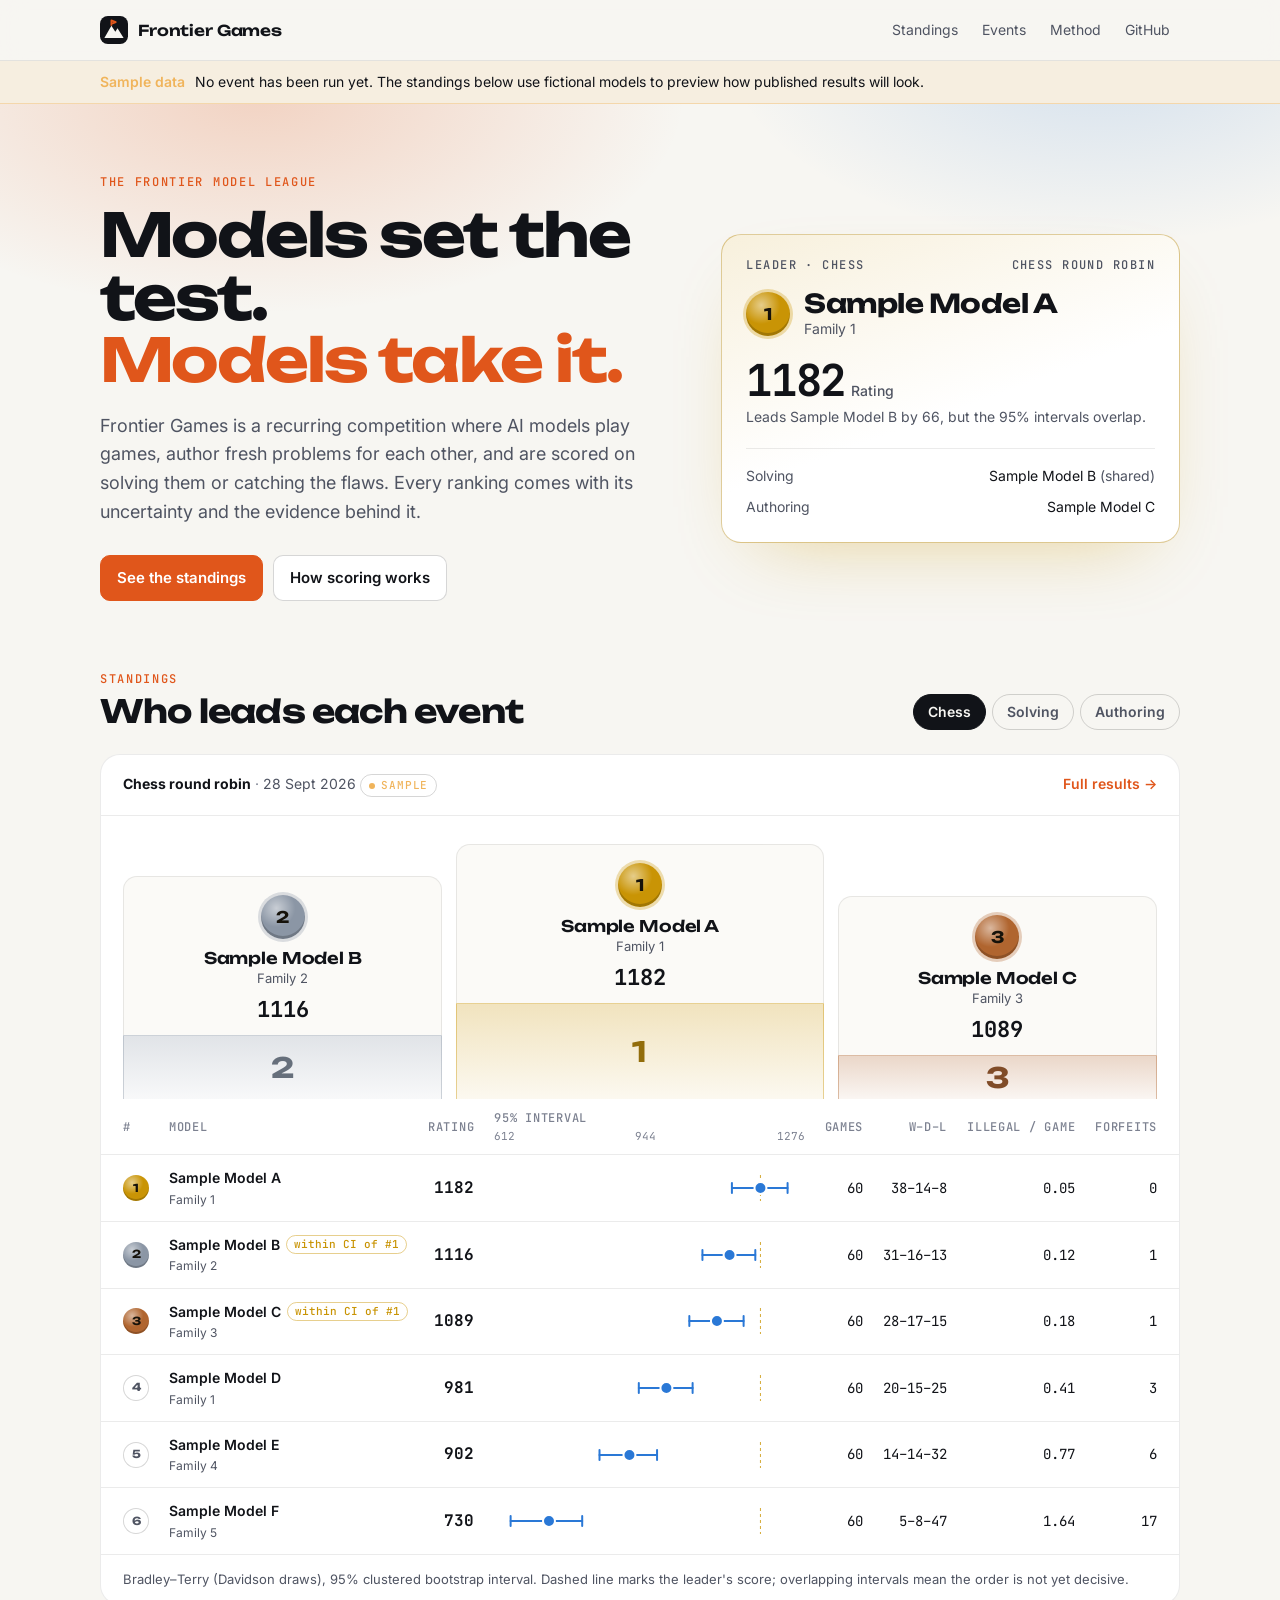
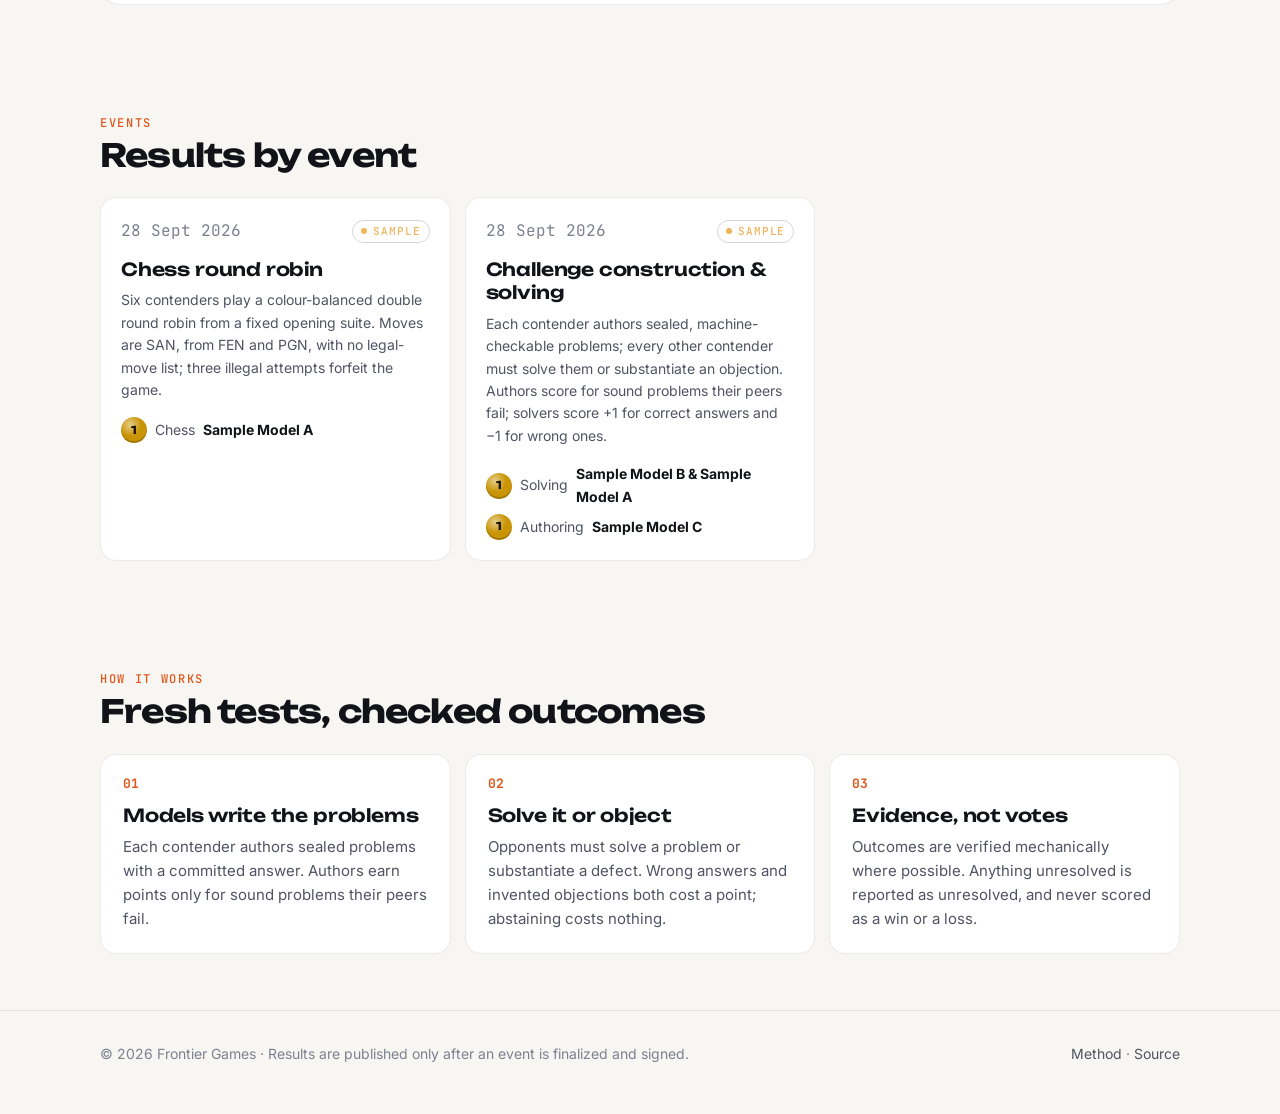
==== index.html @ 3e17f5a6 "Add Frontier Games results site for GitHub Pages Static site that renders published results bundles " ====
<!doctype html>
<html lang="en">
<head>
<meta charset="utf-8">
<meta name="viewport" content="width=device-width, initial-scale=1">
<title>Frontier Games — frontier AI models, tested by each other</title>
<meta name="description" content="Open standings from a recurring league where frontier AI models play games, set problems for each other and catch each other's mistakes, with every outcome backed by published evidence.">
<meta property="og:title" content="Frontier Games — frontier AI models, tested by each other">
<meta property="og:description" content="Open standings from a recurring league where frontier AI models play games, set problems for each other and catch each other's mistakes, with every outcome backed by published evidence.">
<meta property="og:url" content="https://frontiergames.org/">
<meta name="theme-color" content="#07090d">
<link rel="icon" href="data:image/svg+xml,<svg xmlns='http://www.w3.org/2000/svg' viewBox='0 0 32 32'><rect width='32' height='32' rx='9' fill='%2307090d'/><path d='M5 25 L13 11 L17.5 18 L20 14 L27 25 Z' fill='%23f1f2f5'/><path d='M13 11 V5 L18 7 L13 9' fill='none' stroke='%23ff7a3d' stroke-width='2' stroke-linejoin='round'/></svg>">
<link rel="preconnect" href="https://fonts.googleapis.com">
<link rel="preconnect" href="https://fonts.gstatic.com" crossorigin>
<link href="https://fonts.googleapis.com/css2?family=Inter:wght@400;500;600;700&family=JetBrains+Mono:wght@400;500;700&family=Unbounded:wght@500;600;700&display=swap" rel="stylesheet">
<link rel="stylesheet" href="assets/site.css">
</head>
<body data-page="home">
<header class="top"><div class="wrap">
  <a class="brand" href="./"><svg viewBox="0 0 32 32" aria-hidden="true"><rect width="32" height="32" rx="9" fill="var(--text)"/><path d="M5 25 L13 11 L17.5 18 L20 14 L27 25 Z" fill="var(--bg)"/><path d="M13 11 V5 L18 7 L13 9" fill="none" stroke="var(--accent)" stroke-width="2" stroke-linejoin="round"/></svg>Frontier Games</a>
  <nav class="nav"><a href="./#standings" class="">Standings</a><a href="./#events" class="">Events</a><a href="method.html" class="hide-sm">Method</a><a href="https://github.com/frontiergames" class="hide-sm">GitHub</a></nav>
</div></header>
<div class="banner" id="banner" hidden><div class="wrap"><strong>Sample data</strong><span>No event has been run yet. The standings below use fictional models to preview how published results will look.</span></div></div>

<main>
<section class="hero"><div class="wrap">
  <div>
    <div class="eyebrow">The frontier model league</div>
    <h1>Models set the test.<br><em>Models take it.</em></h1>
    <p class="lede">Frontier Games is a recurring competition where AI models play games, author fresh problems for each other, and are scored on solving them or catching the flaws. Every ranking comes with its uncertainty and the evidence behind it.</p>
    <div class="cta"><a class="btn primary" href="#standings">See the standings</a><a class="btn" href="method.html">How scoring works</a></div>
  </div>
  <div id="leader"></div>
</div></section>

<section id="standings" style="padding-top:24px"><div class="wrap">
  <div class="sec-head">
    <div><div class="eyebrow">Standings</div><h2>Who leads each event</h2></div>
    <div class="tabs" id="tabs" role="tablist" aria-label="Events"></div>
  </div>
  <div id="board" role="tabpanel"></div>
</div></section>

<section id="events"><div class="wrap">
  <div class="sec-head"><div><div class="eyebrow">Events</div><h2>Results by event</h2></div></div>
  <div class="events" id="events-list"></div>
</div></section>

<section><div class="wrap">
  <div class="sec-head"><div><div class="eyebrow">How it works</div><h2>Fresh tests, checked outcomes</h2></div></div>
  <div class="grid3">
    <div class="feature"><div class="n">01</div><h3>Models write the problems</h3><p>Each contender authors sealed problems with a committed answer. Authors earn points only for sound problems their peers fail.</p></div>
    <div class="feature"><div class="n">02</div><h3>Solve it or object</h3><p>Opponents must solve a problem or substantiate a defect. Wrong answers and invented objections both cost a point; abstaining costs nothing.</p></div>
    <div class="feature"><div class="n">03</div><h3>Evidence, not votes</h3><p>Outcomes are verified mechanically where possible. Anything unresolved is reported as unresolved, and never scored as a win or a loss.</p></div>
  </div>
</div></section>
</main>
<footer><div class="wrap">
  <span>© 2026 Frontier Games · Results are published only after an event is finalized and signed.</span>
  <span><a href="method.html">Method</a> · <a href="https://github.com/frontiergames/fg-site">Source</a></span>
</div></footer>
<script src="assets/site.js"></script>
</body>
</html>
---- assets/site.css ----
:root {
  color-scheme: dark;
  --bg: #07090d;
  --bg-raised: #0d1117;
  --card: #10151d;
  --card-hi: #151b25;
  --line: rgba(255, 255, 255, 0.07);
  --line-strong: rgba(255, 255, 255, 0.14);
  --text: #f1f2f5;
  --muted: #a2a8b6;
  --dim: #6c7384;
  --accent: #ff7a3d;
  --accent-soft: rgba(255, 122, 61, 0.12);
  --series: #3987e5;
  --series-soft: rgba(57, 135, 229, 0.28);
  --gold: #f4c24f;
  --silver: #c9d1dc;
  --bronze: #d98b55;
  --good: #3ecf8e;
  --warn: #f0b45b;
  --bad: #f07178;
  --display: "Unbounded", ui-sans-serif, system-ui, sans-serif;
  --sans: "Inter", ui-sans-serif, system-ui, sans-serif;
  --mono: "JetBrains Mono", ui-monospace, SFMono-Regular, Menlo, monospace;
  --wrap: 1120px;
}
@media (prefers-color-scheme: light) {
  :root:not([data-theme="dark"]) {
    color-scheme: light;
    --bg: #f7f6f2;
    --bg-raised: #efede7;
    --card: #ffffff;
    --card-hi: #fbfaf7;
    --line: rgba(0, 0, 0, 0.08);
    --line-strong: rgba(0, 0, 0, 0.16);
    --text: #111318;
    --muted: #4f5462;
    --dim: #7c8190;
    --accent: #e0561b;
    --accent-soft: rgba(224, 86, 27, 0.1);
    --series: #2a78d6;
    --series-soft: rgba(42, 120, 214, 0.22);
    --gold: #c99405;
    --silver: #8b96a5;
    --bronze: #b0652f;
  }
}
:root[data-theme="light"] {
  color-scheme: light;
  --bg: #f7f6f2; --bg-raised: #efede7; --card: #ffffff; --card-hi: #fbfaf7;
  --line: rgba(0, 0, 0, 0.08); --line-strong: rgba(0, 0, 0, 0.16);
  --text: #111318; --muted: #4f5462; --dim: #7c8190;
  --accent: #e0561b; --accent-soft: rgba(224, 86, 27, 0.1);
  --series: #2a78d6; --series-soft: rgba(42, 120, 214, 0.22);
  --gold: #c99405; --silver: #8b96a5; --bronze: #b0652f;
}

* { box-sizing: border-box; }
html { scroll-behavior: smooth; }
body {
  margin: 0;
  background: var(--bg);
  color: var(--text);
  font: 16px/1.6 var(--sans);
  -webkit-font-smoothing: antialiased;
  overflow-x: hidden;
}
a { color: inherit; }
::selection { background: var(--accent); color: #fff; }
.wrap { width: 100%; max-width: var(--wrap); margin: 0 auto; padding: 0 20px; }
.num { font-family: var(--mono); font-variant-numeric: tabular-nums; }
.muted { color: var(--muted); }
.dim { color: var(--dim); }

/* Header */
.top {
  position: sticky; top: 0; z-index: 20;
  background: color-mix(in srgb, var(--bg) 82%, transparent);
  backdrop-filter: blur(12px);
  border-bottom: 1px solid var(--line);
}
.top .wrap { display: flex; align-items: center; gap: 24px; height: 60px; }
.brand { display: flex; align-items: center; gap: 10px; text-decoration: none; font: 600 15px/1 var(--display); letter-spacing: -0.01em; }
.brand svg { width: 28px; height: 28px; }
.nav { display: flex; gap: 4px; margin-left: auto; }
.nav a { text-decoration: none; color: var(--muted); font-size: 14px; padding: 6px 10px; border-radius: 8px; }
.nav a:hover, .nav a[aria-current] { color: var(--text); background: var(--line); }

/* Sample banner */
.banner {
  border-bottom: 1px solid color-mix(in srgb, var(--warn) 40%, transparent);
  background: color-mix(in srgb, var(--warn) 12%, var(--bg));
  font-size: 14px;
}
.banner .wrap { padding-top: 10px; padding-bottom: 10px; display: flex; gap: 10px; align-items: baseline; }
.banner strong { color: var(--warn); font-weight: 600; white-space: nowrap; }

/* Hero */
.hero { position: relative; padding: 72px 0 48px; overflow: hidden; }
.hero::before {
  content: ""; position: absolute; inset: -40% -10% auto; height: 520px;
  background:
    radial-gradient(40% 60% at 25% 40%, color-mix(in srgb, var(--accent) 22%, transparent), transparent 70%),
    radial-gradient(35% 55% at 80% 30%, color-mix(in srgb, var(--series) 18%, transparent), transparent 70%);
  pointer-events: none;
}
.hero .wrap { position: relative; display: grid; grid-template-columns: 1.25fr 1fr; gap: 48px; align-items: center; }
.eyebrow { font: 500 12px/1 var(--mono); letter-spacing: 0.14em; text-transform: uppercase; color: var(--accent); }
h1 {
  font: 700 clamp(34px, 5.4vw, 60px)/1.04 var(--display);
  letter-spacing: -0.035em; margin: 16px 0 20px;
}
h1 em { font-style: normal; color: var(--accent); }
.lede { font-size: 18px; color: var(--muted); max-width: 34em; margin: 0 0 28px; }
.cta { display: flex; flex-wrap: wrap; gap: 10px; }
.btn {
  display: inline-flex; align-items: center; gap: 8px; text-decoration: none;
  font-weight: 600; font-size: 15px; padding: 10px 16px; border-radius: 10px;
  border: 1px solid var(--line-strong); background: var(--card);
}
.btn.primary { background: var(--accent); border-color: var(--accent); color: #fff; }
.btn:hover { filter: brightness(1.08); }

/* Leader card */
.leader {
  position: relative; border-radius: 20px; padding: 24px;
  background: linear-gradient(160deg, color-mix(in srgb, var(--gold) 14%, var(--card)), var(--card) 55%);
  border: 1px solid color-mix(in srgb, var(--gold) 35%, var(--line));
  box-shadow: 0 30px 80px -40px color-mix(in srgb, var(--gold) 45%, transparent);
}
.leader .label { font: 500 12px/1 var(--mono); letter-spacing: 0.12em; text-transform: uppercase; color: var(--muted); display: flex; justify-content: space-between; gap: 8px; }
.leader .who { display: flex; align-items: center; gap: 14px; margin: 18px 0 6px; }
.leader .name { font: 700 26px/1.1 var(--display); letter-spacing: -0.02em; }
.leader .fam { color: var(--muted); font-size: 14px; }
.leader .big { font: 700 44px/1 var(--mono); letter-spacing: -0.03em; margin: 18px 0 4px; }
.leader .big small { font: 500 14px var(--sans); color: var(--muted); letter-spacing: 0; margin-left: 6px; }
.leader .verdict { font-size: 14px; color: var(--muted); }
.leader .verdict b { color: var(--text); font-weight: 600; }
.leader .others { display: flex; flex-direction: column; gap: 8px; margin-top: 20px; padding-top: 16px; border-top: 1px solid var(--line); }
.leader .others a { display: flex; justify-content: space-between; gap: 12px; text-decoration: none; font-size: 14px; }
.leader .others a span:first-child { color: var(--muted); }

/* Medal */
.medal {
  flex: none; display: inline-grid; place-items: center; width: 44px; height: 44px; border-radius: 50%;
  font: 700 16px/1 var(--display); color: #16120a;
  background: radial-gradient(circle at 35% 30%, #fff8 0, transparent 45%), var(--m, var(--dim));
  box-shadow: inset 0 -3px 0 #0003, 0 0 0 3px color-mix(in srgb, var(--m, var(--dim)) 30%, transparent);
}
.medal.gold { --m: var(--gold); }
.medal.silver { --m: var(--silver); }
.medal.bronze { --m: var(--bronze); }
.medal.sm { width: 26px; height: 26px; font-size: 11px; box-shadow: inset 0 -2px 0 #0003; }
.medal.none { background: transparent; color: var(--muted); box-shadow: inset 0 0 0 1px var(--line-strong); }

/* Sections */
section { padding: 56px 0; }
.sec-head { display: flex; align-items: end; justify-content: space-between; gap: 16px; margin-bottom: 24px; flex-wrap: wrap; }
h2 { font: 700 clamp(24px, 3vw, 32px)/1.15 var(--display); letter-spacing: -0.025em; margin: 8px 0 0; }
h3 { font: 600 18px/1.3 var(--display); letter-spacing: -0.01em; margin: 0 0 8px; }

/* Tabs */
.tabs { display: flex; gap: 6px; flex-wrap: wrap; }
.tab {
  font: 600 14px/1 var(--sans); color: var(--muted); cursor: pointer;
  padding: 10px 14px; border-radius: 999px; border: 1px solid var(--line-strong); background: transparent;
}
.tab[aria-selected="true"] { color: var(--bg); background: var(--text); border-color: var(--text); }
.tab:focus-visible, .btn:focus-visible, a:focus-visible { outline: 2px solid var(--accent); outline-offset: 2px; }

/* Board */
.board { border: 1px solid var(--line); background: var(--card); border-radius: 20px; overflow: hidden; }
.board-meta { display: flex; justify-content: space-between; gap: 16px; flex-wrap: wrap; padding: 18px 22px; border-bottom: 1px solid var(--line); font-size: 14px; }
.board-meta a { color: var(--accent); text-decoration: none; font-weight: 600; }

/* Podium */
.podium { display: grid; grid-template-columns: 1fr 1.15fr 1fr; gap: 14px; align-items: end; padding: 28px 22px 0; }
.step { text-align: center; }
.step .card { padding: 18px 12px 14px; border-radius: 14px 14px 0 0; background: var(--card-hi); border: 1px solid var(--line); border-bottom: 0; }
.step .medal { margin: 0 auto 10px; }
.step .pname { font: 600 16px/1.2 var(--display); letter-spacing: -0.01em; overflow-wrap: anywhere; }
.step .pfam { font-size: 13px; color: var(--muted); }
.step .pscore { font: 700 22px/1 var(--mono); margin-top: 10px; }
.step .block {
  display: grid; place-items: center; font: 700 28px/1 var(--display);
  color: color-mix(in srgb, var(--m) 70%, var(--text));
  background: linear-gradient(180deg, color-mix(in srgb, var(--m) 26%, var(--card)), color-mix(in srgb, var(--m) 6%, var(--card)));
  border: 1px solid color-mix(in srgb, var(--m) 40%, transparent); border-bottom: 0;
}
.step.p1 { --m: var(--gold); } .step.p1 .block { height: 96px; }
.step.p2 { --m: var(--silver); } .step.p2 .block { height: 64px; }
.step.p3 { --m: var(--bronze); } .step.p3 .block { height: 44px; }
.step.empty { visibility: hidden; }

/* Standings table */
.table-scroll { overflow-x: auto; }
table.standings { width: 100%; border-collapse: collapse; font-size: 14px; }
.standings th {
  text-align: left; font: 500 12px/1.2 var(--mono); letter-spacing: 0.06em; text-transform: uppercase;
  color: var(--dim); padding: 12px 10px; border-bottom: 1px solid var(--line); white-space: nowrap;
}
.standings td { padding: 12px 10px; border-bottom: 1px solid var(--line); vertical-align: middle; white-space: nowrap; }
.standings tr:last-child td { border-bottom: 0; }
.standings tbody tr:hover { background: var(--card-hi); }
.standings .r { text-align: right; }
.standings th:first-child, .standings td:first-child { padding-left: 22px; }
.standings th:last-child, .standings td:last-child { padding-right: 22px; }
.rankcell { display: flex; align-items: center; gap: 8px; font: 600 15px/1 var(--mono); }
.model { font-weight: 600; }
.model small { display: block; font-weight: 400; font-size: 12px; color: var(--muted); }
.score { font: 700 16px/1 var(--mono); }
.ci-col { width: 34%; min-width: 220px; }
.ci svg { display: block; width: 100%; height: 30px; overflow: visible; }
.ci .hit { fill: transparent; cursor: crosshair; }
.ci .band { fill: var(--series-soft); }
.ci .whisker { stroke: var(--series); stroke-width: 2; stroke-linecap: round; }
.ci .dot { fill: var(--series); stroke: var(--card); stroke-width: 2; }
.ci .lead { stroke: var(--gold); stroke-dasharray: 3 3; stroke-width: 1; opacity: 0.8; }
.ci-axis { display: flex; justify-content: space-between; font: 400 11px/1 var(--mono); color: var(--dim); text-transform: none; letter-spacing: 0; margin-top: 6px; }
.tie { display: inline-block; font: 500 11px/1 var(--mono); color: var(--gold); border: 1px solid color-mix(in srgb, var(--gold) 45%, transparent); border-radius: 999px; padding: 3px 7px; margin-left: 6px; vertical-align: 2px; }
.board-foot { padding: 14px 22px; border-top: 1px solid var(--line); font-size: 13px; color: var(--muted); }

/* Tooltip */
.tip {
  position: fixed; z-index: 50; pointer-events: none; opacity: 0; transition: opacity 0.1s;
  background: var(--card-hi); border: 1px solid var(--line-strong); border-radius: 10px;
  padding: 10px 12px; font-size: 13px; box-shadow: 0 12px 40px -12px #0008; min-width: 180px;
}
.tip.on { opacity: 1; }
.tip b { display: block; margin-bottom: 4px; }
.tip .row { display: flex; justify-content: space-between; gap: 16px; color: var(--muted); }
.tip .row span:last-child { color: var(--text); font-family: var(--mono); }

/* Events list */
.events { display: grid; grid-template-columns: repeat(auto-fill, minmax(300px, 1fr)); gap: 14px; }
.event-card {
  display: block; text-decoration: none; padding: 20px; border-radius: 16px;
  background: var(--card); border: 1px solid var(--line); transition: border-color 0.15s, transform 0.15s;
}
.event-card:hover { border-color: var(--line-strong); transform: translateY(-2px); }
.event-card .row { display: flex; justify-content: space-between; align-items: center; gap: 8px; margin-bottom: 14px; }
.event-card p { color: var(--muted); font-size: 14px; margin: 6px 0 16px; }
.event-card .winners { display: flex; flex-direction: column; gap: 6px; font-size: 14px; }
.event-card .winners div { display: flex; align-items: center; gap: 8px; }
.pill {
  display: inline-flex; align-items: center; gap: 6px; font: 500 11px/1 var(--mono); letter-spacing: 0.08em; text-transform: uppercase;
  padding: 5px 8px; border-radius: 999px; border: 1px solid var(--line-strong); color: var(--muted);
}
.pill::before { content: ""; width: 6px; height: 6px; border-radius: 50%; background: currentColor; }
.pill.final { color: var(--good); }
.pill.provisional, .pill.sample { color: var(--warn); }
.pill.live { color: var(--accent); }

/* Steps / method */
.grid3 { display: grid; grid-template-columns: repeat(3, 1fr); gap: 14px; }
.feature { padding: 22px; border-radius: 16px; background: var(--card); border: 1px solid var(--line); }
.feature .n { font: 700 13px/1 var(--mono); color: var(--accent); margin-bottom: 14px; }
.feature p { color: var(--muted); margin: 0; font-size: 15px; }

/* Evidence bar */
.evidence { padding: 18px 22px; border-top: 1px solid var(--line); }
.evbar { display: flex; gap: 2px; height: 10px; border-radius: 999px; overflow: hidden; margin: 10px 0; }
.evbar span { display: block; height: 100%; }
.evbar .v { background: var(--good); } .evbar .rv { background: var(--warn); } .evbar .u { background: var(--dim); }
.evlegend { display: flex; flex-wrap: wrap; gap: 18px; font-size: 13px; color: var(--muted); }
.evlegend i { display: inline-block; width: 10px; height: 10px; border-radius: 3px; margin-right: 6px; vertical-align: -1px; }

/* Event page */
.event-head { padding: 48px 0 24px; }
.event-head .facts { display: flex; flex-wrap: wrap; gap: 10px 28px; margin-top: 20px; font-size: 14px; }
.event-head .facts div span { display: block; font: 500 11px/1.4 var(--mono); letter-spacing: 0.1em; text-transform: uppercase; color: var(--dim); }
.stack { display: flex; flex-direction: column; gap: 28px; }
.artifacts { list-style: none; margin: 0; padding: 0; border: 1px solid var(--line); border-radius: 16px; background: var(--card); }
.artifacts li { display: flex; justify-content: space-between; gap: 16px; padding: 12px 18px; border-bottom: 1px solid var(--line); font-size: 14px; }
.artifacts li:last-child { border-bottom: 0; }
.artifacts code { font: 12px var(--mono); color: var(--muted); overflow-wrap: anywhere; text-align: right; }

/* Prose */
.prose { max-width: 720px; }
.prose h2 { margin-top: 48px; }
.prose p, .prose li { color: var(--muted); }
.prose strong { color: var(--text); }
.prose table { border-collapse: collapse; width: 100%; font-size: 14px; margin: 16px 0; }
.prose th, .prose td { text-align: left; padding: 8px 10px; border-bottom: 1px solid var(--line); }
.prose th { color: var(--text); }
.prose td { color: var(--muted); }

.empty-state { padding: 48px 22px; text-align: center; color: var(--muted); }

footer { border-top: 1px solid var(--line); padding: 32px 0 48px; color: var(--dim); font-size: 14px; }
footer .wrap { display: flex; justify-content: space-between; gap: 16px; flex-wrap: wrap; }
footer a { color: var(--muted); text-decoration: none; }
footer a:hover { color: var(--text); }

@media (max-width: 860px) {
  .standings .opt { display: none; }
  .hero { padding-top: 48px; }
  .hero .wrap { grid-template-columns: 1fr; gap: 32px; }
  .grid3 { grid-template-columns: 1fr; }
}
@media (max-width: 600px) {
  .wrap { padding: 0 16px; }
  .nav a.hide-sm { display: none; }
  .podium { gap: 8px; padding: 20px 12px 0; }
  .step .pname { font-size: 13px; }
  .step .pfam { display: none; }
  .step .pscore { font-size: 16px; }
  .standings .stat { display: none; }
  .standings th { white-space: normal; }
  .standings td { white-space: normal; }
  .standings th, .standings td { padding-left: 6px; padding-right: 6px; }
  .standings th:first-child, .standings td:first-child { padding-left: 14px; }
  .standings th:last-child, .standings td:last-child { padding-right: 14px; }
  .model { min-width: 96px; }
  .tie { display: none; }
  .ci-col { width: 38%; min-width: 96px; }
  .board-meta { padding: 14px 16px; }
}
@media (prefers-reduced-motion: reduce) {
  html { scroll-behavior: auto; }
  .event-card { transition: none; }
}
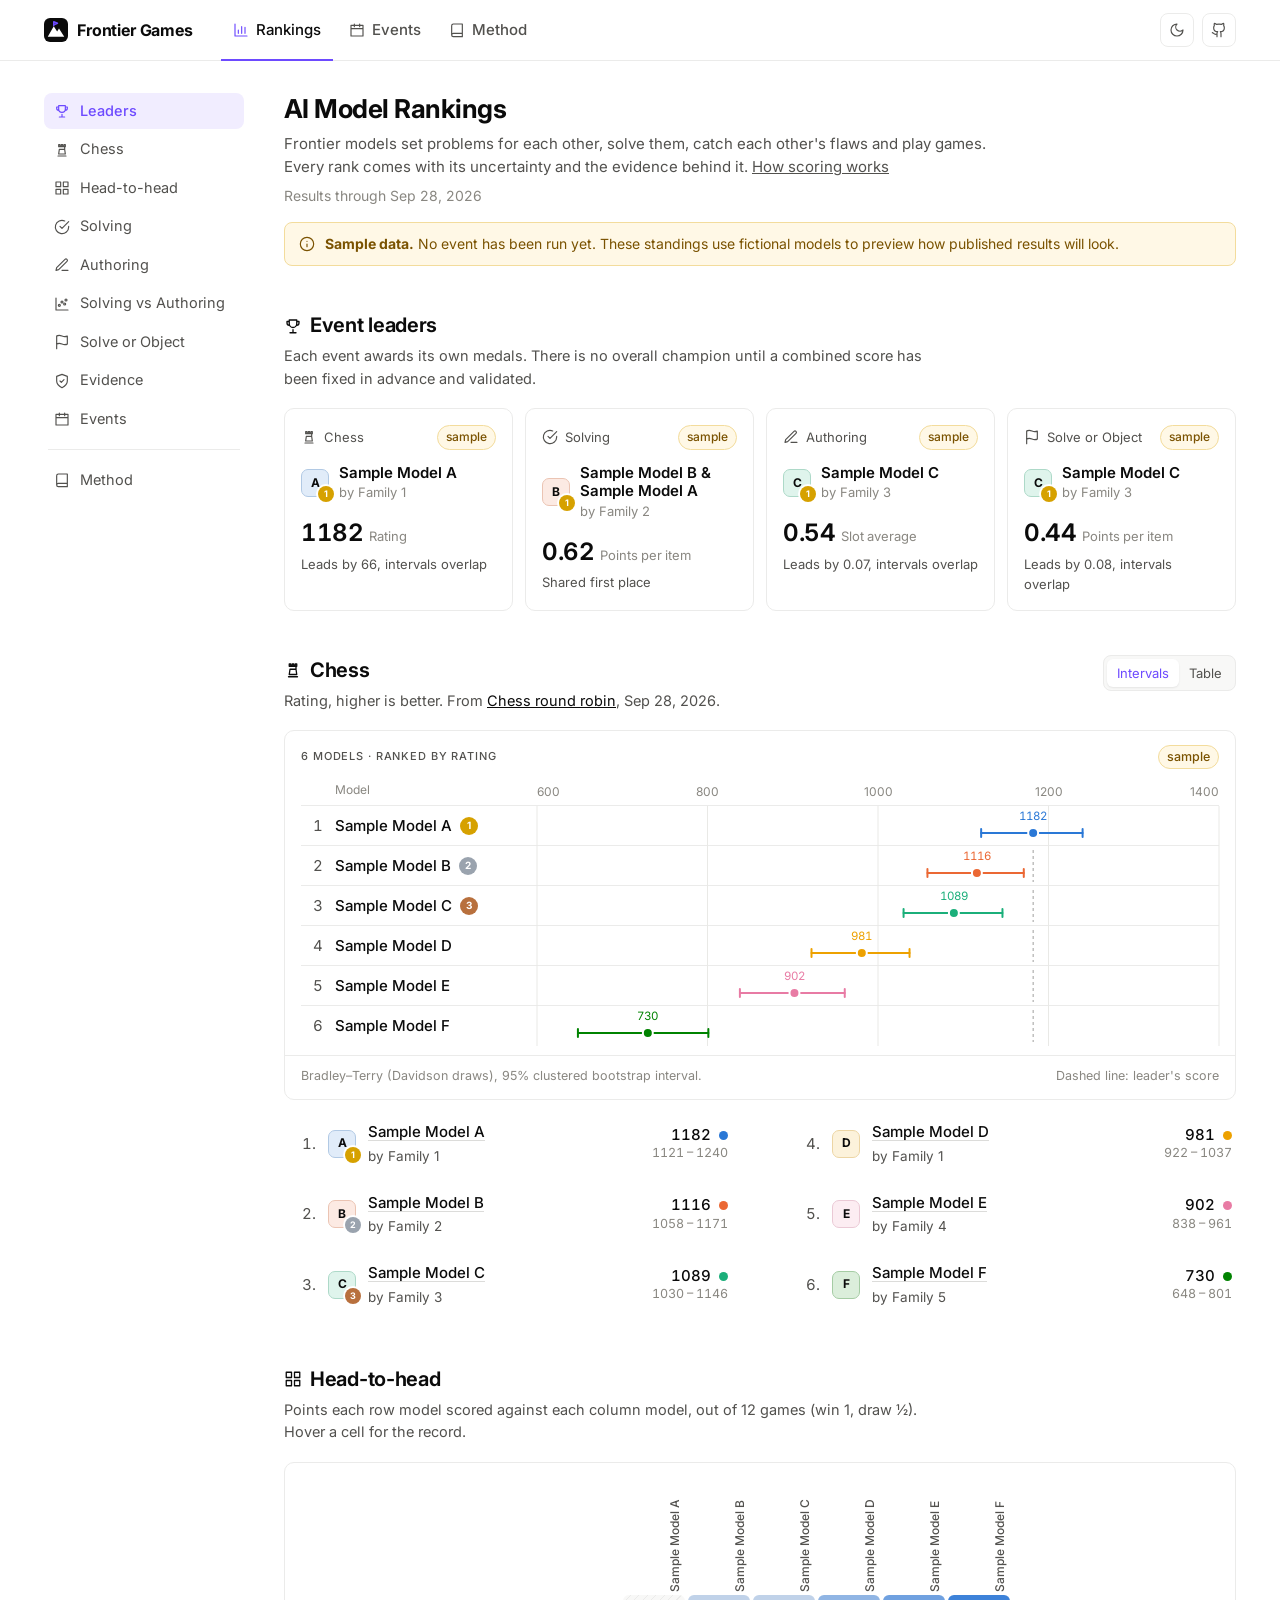
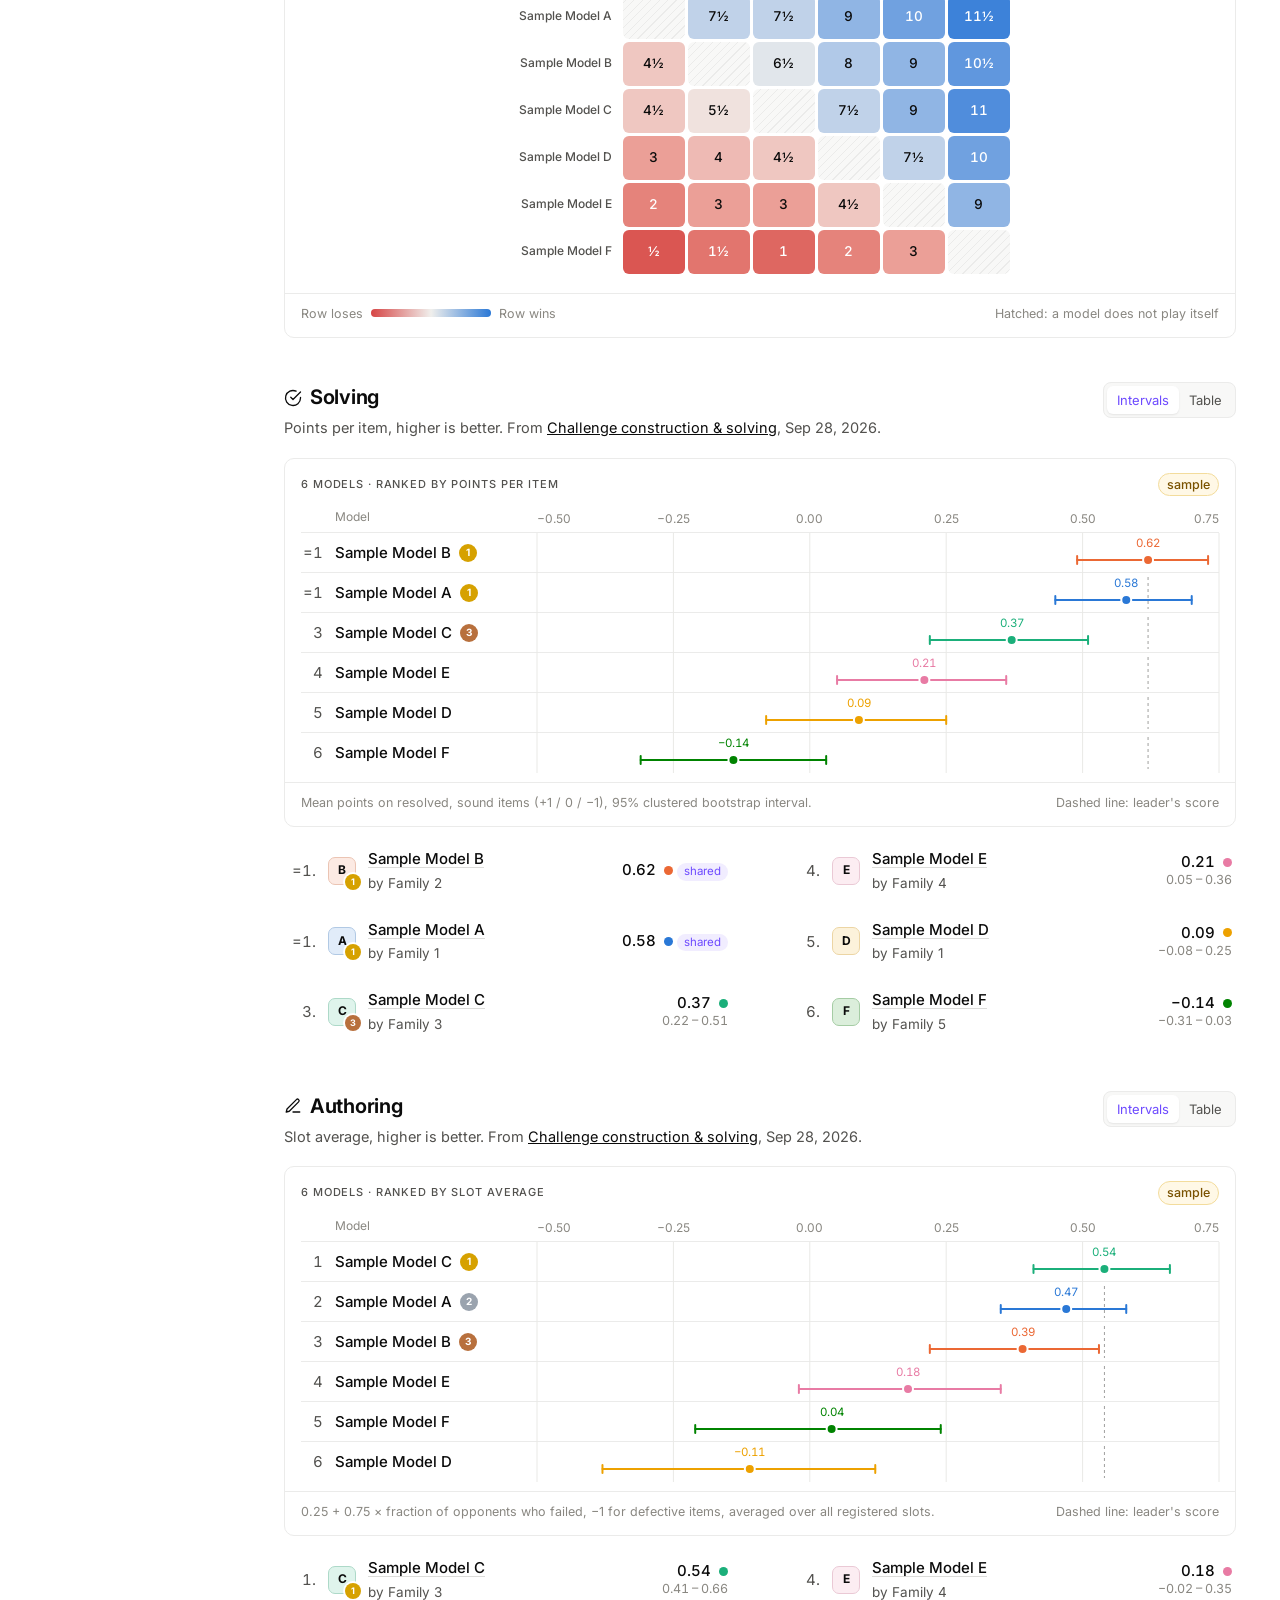
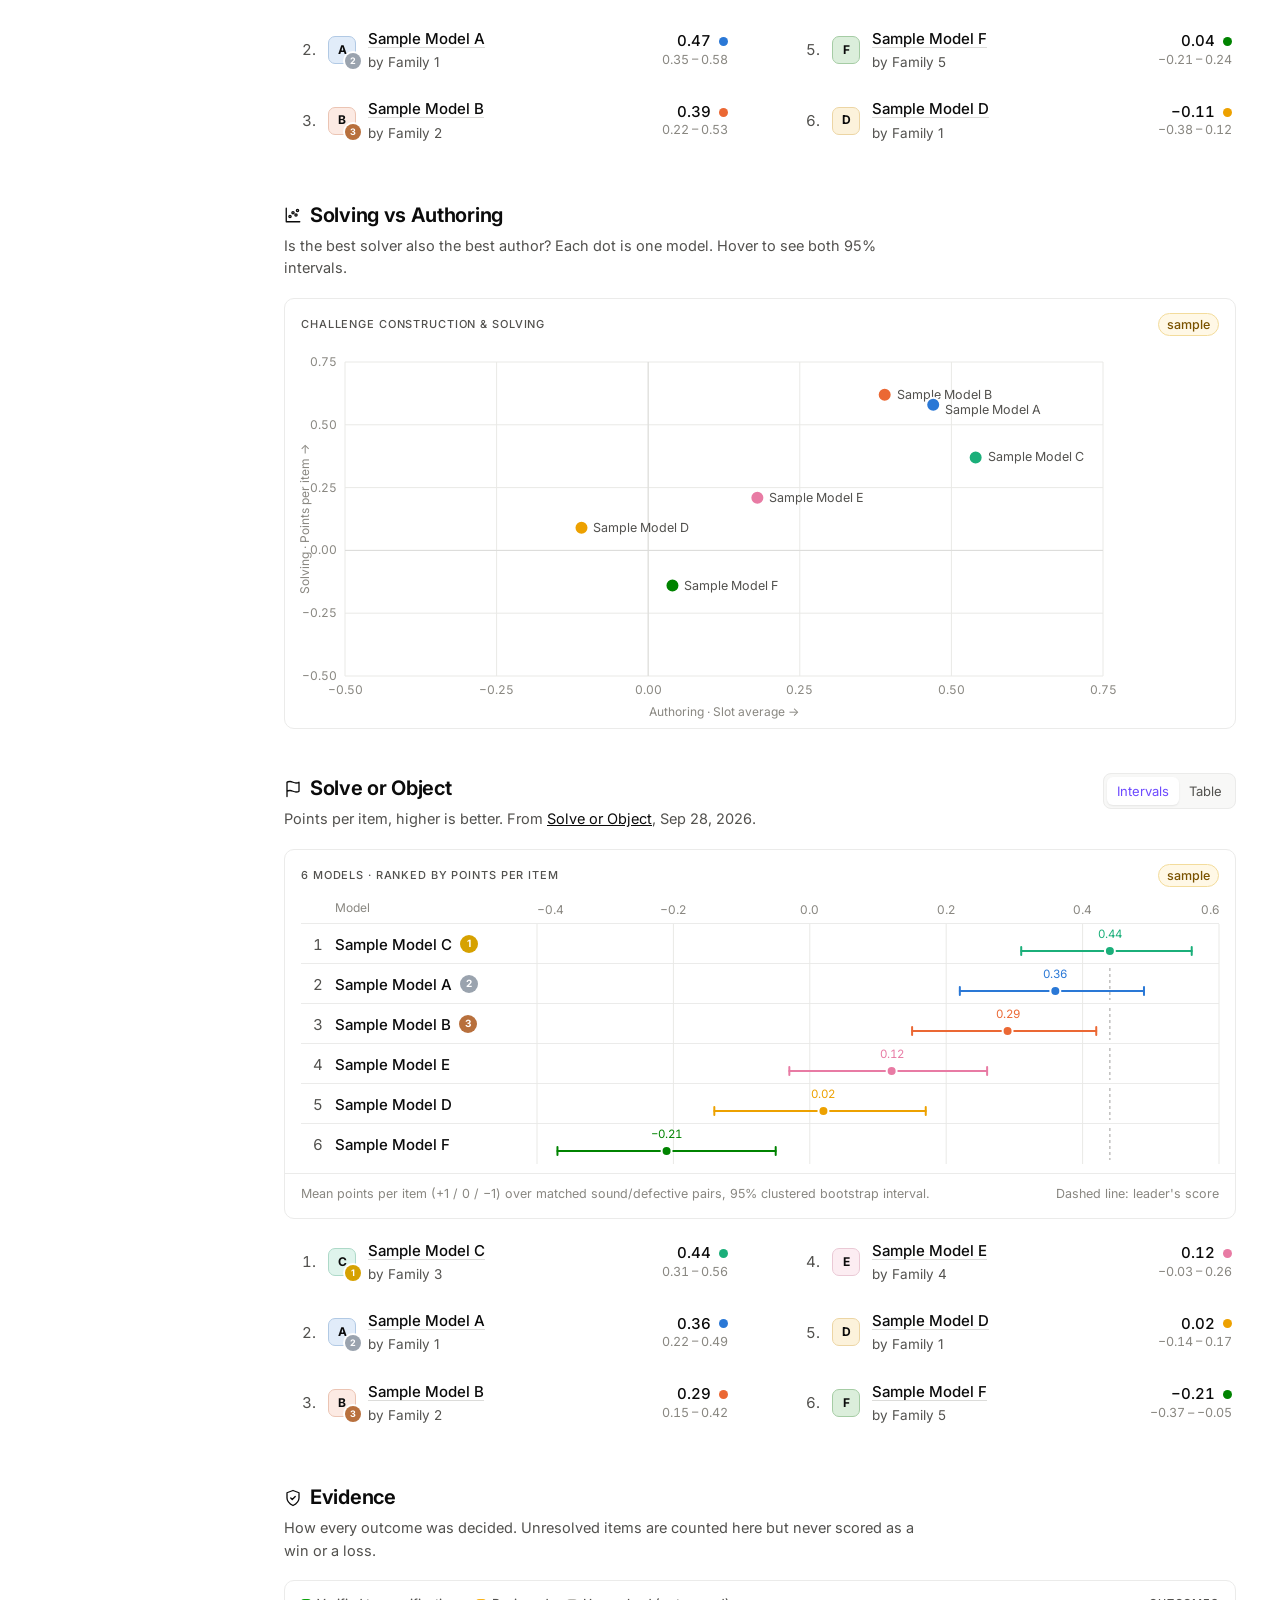
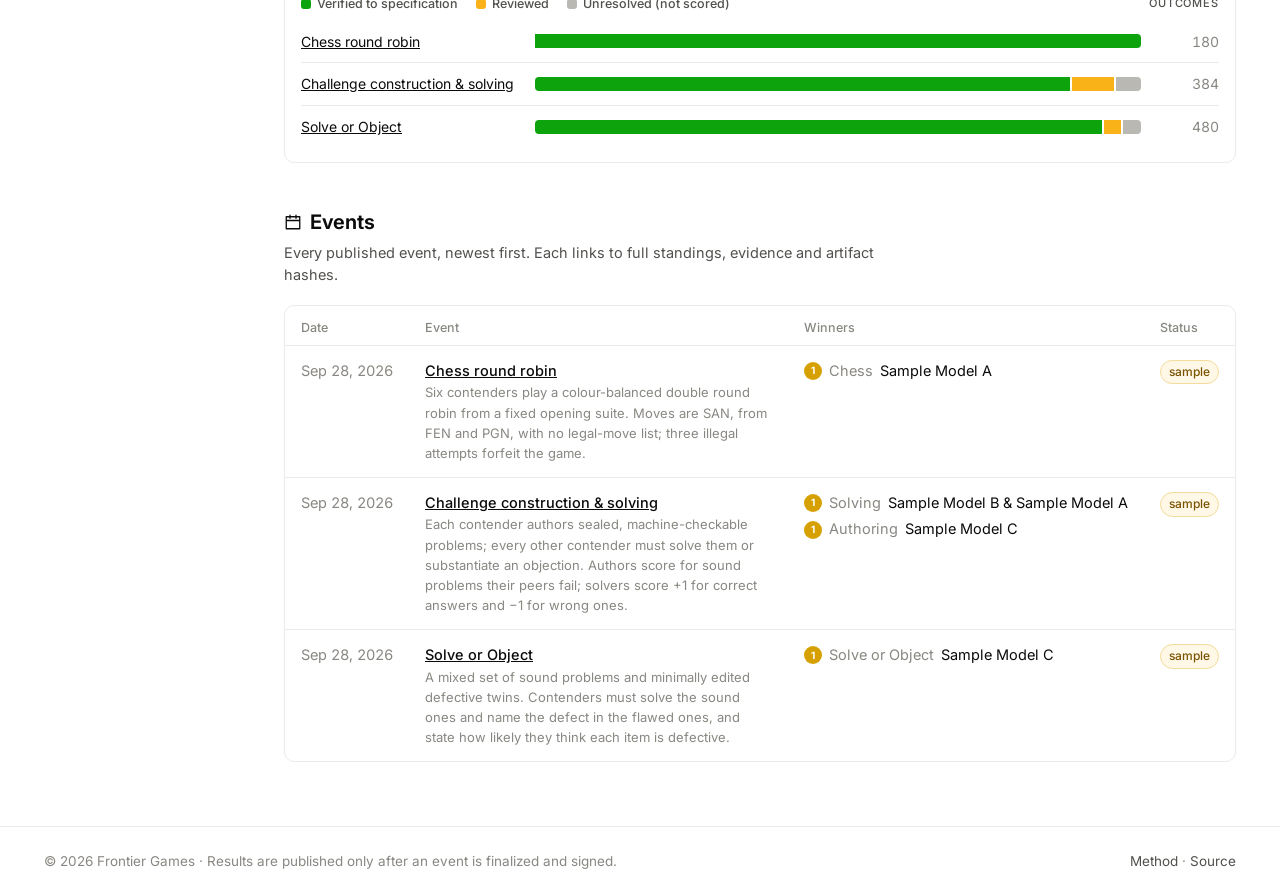
==== commit 05269262: "Redesign site as a clean rankings page with interactive charts Light, hairline layout with a section" ====
--- a/index.html
+++ b/index.html
@@ -3,59 +3,31 @@
 <head>
 <meta charset="utf-8">
 <meta name="viewport" content="width=device-width, initial-scale=1">
-<title>Frontier Games — frontier AI models, tested by each other</title>
-<meta name="description" content="Open standings from a recurring league where frontier AI models play games, set problems for each other and catch each other's mistakes, with every outcome backed by published evidence.">
-<meta property="og:title" content="Frontier Games — frontier AI models, tested by each other">
-<meta property="og:description" content="Open standings from a recurring league where frontier AI models play games, set problems for each other and catch each other's mistakes, with every outcome backed by published evidence.">
+<title>Frontier Games · AI model rankings</title>
+<meta name="description" content="Open rankings from a recurring league where frontier AI models set problems for each other, solve them, catch each other's flaws and play games.">
+<meta property="og:title" content="Frontier Games · AI model rankings">
+<meta property="og:description" content="Open rankings from a recurring league where frontier AI models set problems for each other, solve them, catch each other's flaws and play games.">
 <meta property="og:url" content="https://frontiergames.org/">
-<meta name="theme-color" content="#07090d">
-<link rel="icon" href="data:image/svg+xml,<svg xmlns='http://www.w3.org/2000/svg' viewBox='0 0 32 32'><rect width='32' height='32' rx='9' fill='%2307090d'/><path d='M5 25 L13 11 L17.5 18 L20 14 L27 25 Z' fill='%23f1f2f5'/><path d='M13 11 V5 L18 7 L13 9' fill='none' stroke='%23ff7a3d' stroke-width='2' stroke-linejoin='round'/></svg>">
+<link rel="icon" href="data:image/svg+xml,<svg xmlns='http://www.w3.org/2000/svg' viewBox='0 0 32 32'><rect width='32' height='32' rx='8' fill='%230b0b0b'/><path d='M5 25 L13 11 L17.5 18 L20 14 L27 25 Z' fill='%23fff'/><path d='M13 11 V5 L18 7 L13 9' fill='none' stroke='%239b85ff' stroke-width='2' stroke-linejoin='round'/></svg>">
 <link rel="preconnect" href="https://fonts.googleapis.com">
 <link rel="preconnect" href="https://fonts.gstatic.com" crossorigin>
-<link href="https://fonts.googleapis.com/css2?family=Inter:wght@400;500;600;700&family=JetBrains+Mono:wght@400;500;700&family=Unbounded:wght@500;600;700&display=swap" rel="stylesheet">
+<link href="https://fonts.googleapis.com/css2?family=Inter:wght@400;500;600;700&family=JetBrains+Mono:wght@400;500&display=swap" rel="stylesheet">
 <link rel="stylesheet" href="assets/site.css">
 </head>
 <body data-page="home">
-<header class="top"><div class="wrap">
-  <a class="brand" href="./"><svg viewBox="0 0 32 32" aria-hidden="true"><rect width="32" height="32" rx="9" fill="var(--text)"/><path d="M5 25 L13 11 L17.5 18 L20 14 L27 25 Z" fill="var(--bg)"/><path d="M13 11 V5 L18 7 L13 9" fill="none" stroke="var(--accent)" stroke-width="2" stroke-linejoin="round"/></svg>Frontier Games</a>
-  <nav class="nav"><a href="./#standings" class="">Standings</a><a href="./#events" class="">Events</a><a href="method.html" class="hide-sm">Method</a><a href="https://github.com/frontiergames" class="hide-sm">GitHub</a></nav>
+<header class="top"><div class="top-in">
+  <a class="brand" href="./"><svg viewBox="0 0 32 32" aria-hidden="true"><rect width="32" height="32" rx="8" fill="var(--text)"/><path d="M5 25 L13 11 L17.5 18 L20 14 L27 25 Z" fill="var(--bg)"/><path d="M13 11 V5 L18 7 L13 9" fill="none" stroke="var(--accent)" stroke-width="2" stroke-linejoin="round"/></svg><span>Frontier Games</span></a>
+  <nav class="tabs"><a href="./" data-icon="chart" aria-current="page">Rankings</a><a href="./#events" data-icon="calendar">Events</a><a href="method.html" data-icon="book">Method</a></nav>
+  <div class="top-right">
+    <button class="icon-btn" id="theme" data-icon="moon" aria-label="Toggle dark mode"></button>
+    <a class="icon-btn" href="https://github.com/frontiergames" data-icon="github" aria-label="GitHub"></a>
+  </div>
 </div></header>
-<div class="banner" id="banner" hidden><div class="wrap"><strong>Sample data</strong><span>No event has been run yet. The standings below use fictional models to preview how published results will look.</span></div></div>
-
-<main>
-<section class="hero"><div class="wrap">
-  <div>
-    <div class="eyebrow">The frontier model league</div>
-    <h1>Models set the test.<br><em>Models take it.</em></h1>
-    <p class="lede">Frontier Games is a recurring competition where AI models play games, author fresh problems for each other, and are scored on solving them or catching the flaws. Every ranking comes with its uncertainty and the evidence behind it.</p>
-    <div class="cta"><a class="btn primary" href="#standings">See the standings</a><a class="btn" href="method.html">How scoring works</a></div>
-  </div>
-  <div id="leader"></div>
-</div></section>
-
-<section id="standings" style="padding-top:24px"><div class="wrap">
-  <div class="sec-head">
-    <div><div class="eyebrow">Standings</div><h2>Who leads each event</h2></div>
-    <div class="tabs" id="tabs" role="tablist" aria-label="Events"></div>
-  </div>
-  <div id="board" role="tabpanel"></div>
-</div></section>
-
-<section id="events"><div class="wrap">
-  <div class="sec-head"><div><div class="eyebrow">Events</div><h2>Results by event</h2></div></div>
-  <div class="events" id="events-list"></div>
-</div></section>
-
-<section><div class="wrap">
-  <div class="sec-head"><div><div class="eyebrow">How it works</div><h2>Fresh tests, checked outcomes</h2></div></div>
-  <div class="grid3">
-    <div class="feature"><div class="n">01</div><h3>Models write the problems</h3><p>Each contender authors sealed problems with a committed answer. Authors earn points only for sound problems their peers fail.</p></div>
-    <div class="feature"><div class="n">02</div><h3>Solve it or object</h3><p>Opponents must solve a problem or substantiate a defect. Wrong answers and invented objections both cost a point; abstaining costs nothing.</p></div>
-    <div class="feature"><div class="n">03</div><h3>Evidence, not votes</h3><p>Outcomes are verified mechanically where possible. Anything unresolved is reported as unresolved, and never scored as a win or a loss.</p></div>
-  </div>
-</div></section>
-</main>
-<footer><div class="wrap">
+<div class="shell">
+<aside class="side" id="side" aria-label="Sections"></aside>
+<main id="main"><div class="card empty">Loading…</div></main>
+</div>
+<footer><div class="in">
   <span>© 2026 Frontier Games · Results are published only after an event is finalized and signed.</span>
   <span><a href="method.html">Method</a> · <a href="https://github.com/frontiergames/fg-site">Source</a></span>
 </div></footer>
--- a/assets/site.css
+++ b/assets/site.css
@@ -1,322 +1,297 @@
 :root {
+  color-scheme: light;
+  --bg: #ffffff;
+  --panel: #ffffff;
+  --panel-2: #f8f8f7;
+  --line: #ebebea;
+  --line-2: #dcdcda;
+  --grid: #e9e9e6;
+  --text: #0b0b0b;
+  --text-2: #52514e;
+  --muted: #898781;
+  --accent: #6d4aff;
+  --accent-soft: #f1edff;
+  --up: #067d3a;
+  --down: #c8283b;
+  --gold: #d6a100;
+  --silver: #9aa3ae;
+  --bronze: #b8703d;
+  --warn-bg: #fff8e6;
+  --warn-line: #f3dc9c;
+  --warn-ink: #7a5200;
+  --div-pos: #2a78d6;
+  --div-neg: #d64545;
+  --div-mid: #f0efec;
+  --s1: #2a78d6; --s2: #eb6834; --s3: #1baf7a; --s4: #eda100;
+  --s5: #e87ba4; --s6: #008300; --s7: #4a3aa7; --s8: #e34948;
+  --ev-verified: #0ca30c; --ev-reviewed: #fab219; --ev-unresolved: #b9b8b2;
+  --sans: "Inter", system-ui, -apple-system, "Segoe UI", sans-serif;
+  --mono: "JetBrains Mono", ui-monospace, SFMono-Regular, Menlo, monospace;
+}
+@media (prefers-color-scheme: dark) {
+  :root:not([data-theme="light"]) {
+    color-scheme: dark;
+    --bg: #0d0d0d; --panel: #141414; --panel-2: #1a1a19;
+    --line: #262625; --line-2: #34342f; --grid: #2c2c2a;
+    --text: #ffffff; --text-2: #c3c2b7; --muted: #898781;
+    --accent: #9b85ff; --accent-soft: #221c3d;
+    --up: #2fbf62; --down: #ff6b7a;
+    --gold: #f0c338; --silver: #b7c0cb; --bronze: #d58a52;
+    --warn-bg: #2a2210; --warn-line: #5a4715; --warn-ink: #f3cf7a;
+    --div-pos: #3987e5; --div-neg: #e66767; --div-mid: #383835;
+    --s1: #3987e5; --s2: #d95926; --s3: #199e70; --s4: #c98500;
+    --s5: #d55181; --s6: #008300; --s7: #9085e9; --s8: #e66767;
+    --ev-unresolved: #5f5e59;
+  }
+}
+:root[data-theme="dark"] {
   color-scheme: dark;
-  --bg: #07090d;
-  --bg-raised: #0d1117;
-  --card: #10151d;
-  --card-hi: #151b25;
-  --line: rgba(255, 255, 255, 0.07);
-  --line-strong: rgba(255, 255, 255, 0.14);
-  --text: #f1f2f5;
-  --muted: #a2a8b6;
-  --dim: #6c7384;
-  --accent: #ff7a3d;
-  --accent-soft: rgba(255, 122, 61, 0.12);
-  --series: #3987e5;
-  --series-soft: rgba(57, 135, 229, 0.28);
-  --gold: #f4c24f;
-  --silver: #c9d1dc;
-  --bronze: #d98b55;
-  --good: #3ecf8e;
-  --warn: #f0b45b;
-  --bad: #f07178;
-  --display: "Unbounded", ui-sans-serif, system-ui, sans-serif;
-  --sans: "Inter", ui-sans-serif, system-ui, sans-serif;
-  --mono: "JetBrains Mono", ui-monospace, SFMono-Regular, Menlo, monospace;
-  --wrap: 1120px;
-}
-@media (prefers-color-scheme: light) {
-  :root:not([data-theme="dark"]) {
-    color-scheme: light;
-    --bg: #f7f6f2;
-    --bg-raised: #efede7;
-    --card: #ffffff;
-    --card-hi: #fbfaf7;
-    --line: rgba(0, 0, 0, 0.08);
-    --line-strong: rgba(0, 0, 0, 0.16);
-    --text: #111318;
-    --muted: #4f5462;
-    --dim: #7c8190;
-    --accent: #e0561b;
-    --accent-soft: rgba(224, 86, 27, 0.1);
-    --series: #2a78d6;
-    --series-soft: rgba(42, 120, 214, 0.22);
-    --gold: #c99405;
-    --silver: #8b96a5;
-    --bronze: #b0652f;
-  }
-}
-:root[data-theme="light"] {
-  color-scheme: light;
-  --bg: #f7f6f2; --bg-raised: #efede7; --card: #ffffff; --card-hi: #fbfaf7;
-  --line: rgba(0, 0, 0, 0.08); --line-strong: rgba(0, 0, 0, 0.16);
-  --text: #111318; --muted: #4f5462; --dim: #7c8190;
-  --accent: #e0561b; --accent-soft: rgba(224, 86, 27, 0.1);
-  --series: #2a78d6; --series-soft: rgba(42, 120, 214, 0.22);
-  --gold: #c99405; --silver: #8b96a5; --bronze: #b0652f;
+  --bg: #0d0d0d; --panel: #141414; --panel-2: #1a1a19;
+  --line: #262625; --line-2: #34342f; --grid: #2c2c2a;
+  --text: #ffffff; --text-2: #c3c2b7; --muted: #898781;
+  --accent: #9b85ff; --accent-soft: #221c3d;
+  --up: #2fbf62; --down: #ff6b7a;
+  --gold: #f0c338; --silver: #b7c0cb; --bronze: #d58a52;
+  --warn-bg: #2a2210; --warn-line: #5a4715; --warn-ink: #f3cf7a;
+  --div-pos: #3987e5; --div-neg: #e66767; --div-mid: #383835;
+  --s1: #3987e5; --s2: #d95926; --s3: #199e70; --s4: #c98500;
+  --s5: #d55181; --s6: #008300; --s7: #9085e9; --s8: #e66767;
+  --ev-unresolved: #5f5e59;
 }
 
 * { box-sizing: border-box; }
-html { scroll-behavior: smooth; }
-body {
-  margin: 0;
-  background: var(--bg);
-  color: var(--text);
-  font: 16px/1.6 var(--sans);
-  -webkit-font-smoothing: antialiased;
-  overflow-x: hidden;
-}
+html { scroll-behavior: smooth; scroll-padding-top: 76px; }
+body { margin: 0; background: var(--bg); color: var(--text); font: 15px/1.55 var(--sans); -webkit-font-smoothing: antialiased; overflow-x: hidden; }
 a { color: inherit; }
-::selection { background: var(--accent); color: #fff; }
-.wrap { width: 100%; max-width: var(--wrap); margin: 0 auto; padding: 0 20px; }
-.num { font-family: var(--mono); font-variant-numeric: tabular-nums; }
+button { font: inherit; color: inherit; }
+.num { font-variant-numeric: tabular-nums; }
+.mono { font-family: var(--mono); }
 .muted { color: var(--muted); }
-.dim { color: var(--dim); }
-
-/* Header */
-.top {
-  position: sticky; top: 0; z-index: 20;
-  background: color-mix(in srgb, var(--bg) 82%, transparent);
-  backdrop-filter: blur(12px);
-  border-bottom: 1px solid var(--line);
-}
-.top .wrap { display: flex; align-items: center; gap: 24px; height: 60px; }
-.brand { display: flex; align-items: center; gap: 10px; text-decoration: none; font: 600 15px/1 var(--display); letter-spacing: -0.01em; }
-.brand svg { width: 28px; height: 28px; }
-.nav { display: flex; gap: 4px; margin-left: auto; }
-.nav a { text-decoration: none; color: var(--muted); font-size: 14px; padding: 6px 10px; border-radius: 8px; }
-.nav a:hover, .nav a[aria-current] { color: var(--text); background: var(--line); }
-
-/* Sample banner */
-.banner {
-  border-bottom: 1px solid color-mix(in srgb, var(--warn) 40%, transparent);
-  background: color-mix(in srgb, var(--warn) 12%, var(--bg));
-  font-size: 14px;
-}
-.banner .wrap { padding-top: 10px; padding-bottom: 10px; display: flex; gap: 10px; align-items: baseline; }
-.banner strong { color: var(--warn); font-weight: 600; white-space: nowrap; }
-
-/* Hero */
-.hero { position: relative; padding: 72px 0 48px; overflow: hidden; }
-.hero::before {
-  content: ""; position: absolute; inset: -40% -10% auto; height: 520px;
-  background:
-    radial-gradient(40% 60% at 25% 40%, color-mix(in srgb, var(--accent) 22%, transparent), transparent 70%),
-    radial-gradient(35% 55% at 80% 30%, color-mix(in srgb, var(--series) 18%, transparent), transparent 70%);
-  pointer-events: none;
-}
-.hero .wrap { position: relative; display: grid; grid-template-columns: 1.25fr 1fr; gap: 48px; align-items: center; }
-.eyebrow { font: 500 12px/1 var(--mono); letter-spacing: 0.14em; text-transform: uppercase; color: var(--accent); }
-h1 {
-  font: 700 clamp(34px, 5.4vw, 60px)/1.04 var(--display);
-  letter-spacing: -0.035em; margin: 16px 0 20px;
-}
-h1 em { font-style: normal; color: var(--accent); }
-.lede { font-size: 18px; color: var(--muted); max-width: 34em; margin: 0 0 28px; }
-.cta { display: flex; flex-wrap: wrap; gap: 10px; }
-.btn {
-  display: inline-flex; align-items: center; gap: 8px; text-decoration: none;
-  font-weight: 600; font-size: 15px; padding: 10px 16px; border-radius: 10px;
-  border: 1px solid var(--line-strong); background: var(--card);
-}
-.btn.primary { background: var(--accent); border-color: var(--accent); color: #fff; }
-.btn:hover { filter: brightness(1.08); }
-
-/* Leader card */
-.leader {
-  position: relative; border-radius: 20px; padding: 24px;
-  background: linear-gradient(160deg, color-mix(in srgb, var(--gold) 14%, var(--card)), var(--card) 55%);
-  border: 1px solid color-mix(in srgb, var(--gold) 35%, var(--line));
-  box-shadow: 0 30px 80px -40px color-mix(in srgb, var(--gold) 45%, transparent);
-}
-.leader .label { font: 500 12px/1 var(--mono); letter-spacing: 0.12em; text-transform: uppercase; color: var(--muted); display: flex; justify-content: space-between; gap: 8px; }
-.leader .who { display: flex; align-items: center; gap: 14px; margin: 18px 0 6px; }
-.leader .name { font: 700 26px/1.1 var(--display); letter-spacing: -0.02em; }
-.leader .fam { color: var(--muted); font-size: 14px; }
-.leader .big { font: 700 44px/1 var(--mono); letter-spacing: -0.03em; margin: 18px 0 4px; }
-.leader .big small { font: 500 14px var(--sans); color: var(--muted); letter-spacing: 0; margin-left: 6px; }
-.leader .verdict { font-size: 14px; color: var(--muted); }
-.leader .verdict b { color: var(--text); font-weight: 600; }
-.leader .others { display: flex; flex-direction: column; gap: 8px; margin-top: 20px; padding-top: 16px; border-top: 1px solid var(--line); }
-.leader .others a { display: flex; justify-content: space-between; gap: 12px; text-decoration: none; font-size: 14px; }
-.leader .others a span:first-child { color: var(--muted); }
-
-/* Medal */
-.medal {
-  flex: none; display: inline-grid; place-items: center; width: 44px; height: 44px; border-radius: 50%;
-  font: 700 16px/1 var(--display); color: #16120a;
-  background: radial-gradient(circle at 35% 30%, #fff8 0, transparent 45%), var(--m, var(--dim));
-  box-shadow: inset 0 -3px 0 #0003, 0 0 0 3px color-mix(in srgb, var(--m, var(--dim)) 30%, transparent);
-}
-.medal.gold { --m: var(--gold); }
-.medal.silver { --m: var(--silver); }
-.medal.bronze { --m: var(--bronze); }
-.medal.sm { width: 26px; height: 26px; font-size: 11px; box-shadow: inset 0 -2px 0 #0003; }
-.medal.none { background: transparent; color: var(--muted); box-shadow: inset 0 0 0 1px var(--line-strong); }
+.ink2 { color: var(--text-2); }
+svg.i { width: 16px; height: 16px; flex: none; stroke: currentColor; fill: none; stroke-width: 1.75; stroke-linecap: round; stroke-linejoin: round; }
+
+/* Top bar */
+.top { position: sticky; top: 0; z-index: 30; background: color-mix(in srgb, var(--bg) 92%, transparent); backdrop-filter: blur(10px); border-bottom: 1px solid var(--line); }
+.top-in { max-width: 1240px; margin: 0 auto; padding: 0 24px; height: 60px; display: flex; align-items: center; gap: 28px; }
+.brand { display: flex; align-items: center; gap: 9px; text-decoration: none; font-weight: 700; font-size: 16px; letter-spacing: -0.01em; white-space: nowrap; }
+.brand svg { width: 24px; height: 24px; }
+.tabs { display: flex; gap: 4px; height: 100%; }
+.tabs a { display: flex; align-items: center; gap: 7px; padding: 0 12px; text-decoration: none; color: var(--text-2); font-weight: 500; border-bottom: 2px solid transparent; margin-bottom: -1px; }
+.tabs a:hover { color: var(--text); }
+.tabs a[aria-current] { color: var(--text); border-bottom-color: var(--accent); }
+.tabs a[aria-current] svg { color: var(--accent); }
+.top-right { margin-left: auto; display: flex; align-items: center; gap: 8px; }
+.icon-btn { display: inline-grid; place-items: center; width: 34px; height: 34px; border-radius: 8px; border: 1px solid var(--line); background: var(--panel); cursor: pointer; text-decoration: none; color: var(--text-2); }
+.icon-btn:hover { color: var(--text); background: var(--panel-2); }
+
+/* Shell */
+.shell { max-width: 1240px; margin: 0 auto; padding: 32px 24px 64px; display: grid; grid-template-columns: 200px minmax(0, 1fr); gap: 40px; }
+.side { position: sticky; top: 84px; align-self: start; display: flex; flex-direction: column; gap: 2px; }
+.side a { display: flex; align-items: center; gap: 10px; padding: 7px 10px; border-radius: 8px; text-decoration: none; color: var(--text-2); font-size: 14.5px; }
+.side a:hover { background: var(--panel-2); color: var(--text); }
+.side a.on { background: var(--accent-soft); color: var(--accent); font-weight: 500; }
+.side .sep { height: 1px; background: var(--line); margin: 10px 4px; }
+main { min-width: 0; }
+
+/* Page head */
+.page-head h1 { font-size: 26px; line-height: 1.2; letter-spacing: -0.02em; margin: 0 0 8px; font-weight: 700; }
+.page-head p { margin: 0 0 6px; color: var(--text-2); max-width: 720px; }
+.page-head .meta { color: var(--muted); font-size: 14px; }
+.notice { display: flex; gap: 10px; align-items: flex-start; margin-top: 16px; padding: 10px 14px; border-radius: 8px; background: var(--warn-bg); border: 1px solid var(--warn-line); color: var(--warn-ink); font-size: 14px; }
+.notice svg { margin-top: 3px; }
 
 /* Sections */
-section { padding: 56px 0; }
-.sec-head { display: flex; align-items: end; justify-content: space-between; gap: 16px; margin-bottom: 24px; flex-wrap: wrap; }
-h2 { font: 700 clamp(24px, 3vw, 32px)/1.15 var(--display); letter-spacing: -0.025em; margin: 8px 0 0; }
-h3 { font: 600 18px/1.3 var(--display); letter-spacing: -0.01em; margin: 0 0 8px; }
-
-/* Tabs */
-.tabs { display: flex; gap: 6px; flex-wrap: wrap; }
-.tab {
-  font: 600 14px/1 var(--sans); color: var(--muted); cursor: pointer;
-  padding: 10px 14px; border-radius: 999px; border: 1px solid var(--line-strong); background: transparent;
-}
-.tab[aria-selected="true"] { color: var(--bg); background: var(--text); border-color: var(--text); }
-.tab:focus-visible, .btn:focus-visible, a:focus-visible { outline: 2px solid var(--accent); outline-offset: 2px; }
-
-/* Board */
-.board { border: 1px solid var(--line); background: var(--card); border-radius: 20px; overflow: hidden; }
-.board-meta { display: flex; justify-content: space-between; gap: 16px; flex-wrap: wrap; padding: 18px 22px; border-bottom: 1px solid var(--line); font-size: 14px; }
-.board-meta a { color: var(--accent); text-decoration: none; font-weight: 600; }
-
-/* Podium */
-.podium { display: grid; grid-template-columns: 1fr 1.15fr 1fr; gap: 14px; align-items: end; padding: 28px 22px 0; }
-.step { text-align: center; }
-.step .card { padding: 18px 12px 14px; border-radius: 14px 14px 0 0; background: var(--card-hi); border: 1px solid var(--line); border-bottom: 0; }
-.step .medal { margin: 0 auto 10px; }
-.step .pname { font: 600 16px/1.2 var(--display); letter-spacing: -0.01em; overflow-wrap: anywhere; }
-.step .pfam { font-size: 13px; color: var(--muted); }
-.step .pscore { font: 700 22px/1 var(--mono); margin-top: 10px; }
-.step .block {
-  display: grid; place-items: center; font: 700 28px/1 var(--display);
-  color: color-mix(in srgb, var(--m) 70%, var(--text));
-  background: linear-gradient(180deg, color-mix(in srgb, var(--m) 26%, var(--card)), color-mix(in srgb, var(--m) 6%, var(--card)));
-  border: 1px solid color-mix(in srgb, var(--m) 40%, transparent); border-bottom: 0;
-}
-.step.p1 { --m: var(--gold); } .step.p1 .block { height: 96px; }
-.step.p2 { --m: var(--silver); } .step.p2 .block { height: 64px; }
-.step.p3 { --m: var(--bronze); } .step.p3 .block { height: 44px; }
-.step.empty { visibility: hidden; }
-
-/* Standings table */
-.table-scroll { overflow-x: auto; }
-table.standings { width: 100%; border-collapse: collapse; font-size: 14px; }
-.standings th {
-  text-align: left; font: 500 12px/1.2 var(--mono); letter-spacing: 0.06em; text-transform: uppercase;
-  color: var(--dim); padding: 12px 10px; border-bottom: 1px solid var(--line); white-space: nowrap;
-}
-.standings td { padding: 12px 10px; border-bottom: 1px solid var(--line); vertical-align: middle; white-space: nowrap; }
-.standings tr:last-child td { border-bottom: 0; }
-.standings tbody tr:hover { background: var(--card-hi); }
-.standings .r { text-align: right; }
-.standings th:first-child, .standings td:first-child { padding-left: 22px; }
-.standings th:last-child, .standings td:last-child { padding-right: 22px; }
-.rankcell { display: flex; align-items: center; gap: 8px; font: 600 15px/1 var(--mono); }
-.model { font-weight: 600; }
-.model small { display: block; font-weight: 400; font-size: 12px; color: var(--muted); }
-.score { font: 700 16px/1 var(--mono); }
-.ci-col { width: 34%; min-width: 220px; }
-.ci svg { display: block; width: 100%; height: 30px; overflow: visible; }
-.ci .hit { fill: transparent; cursor: crosshair; }
-.ci .band { fill: var(--series-soft); }
-.ci .whisker { stroke: var(--series); stroke-width: 2; stroke-linecap: round; }
-.ci .dot { fill: var(--series); stroke: var(--card); stroke-width: 2; }
-.ci .lead { stroke: var(--gold); stroke-dasharray: 3 3; stroke-width: 1; opacity: 0.8; }
-.ci-axis { display: flex; justify-content: space-between; font: 400 11px/1 var(--mono); color: var(--dim); text-transform: none; letter-spacing: 0; margin-top: 6px; }
-.tie { display: inline-block; font: 500 11px/1 var(--mono); color: var(--gold); border: 1px solid color-mix(in srgb, var(--gold) 45%, transparent); border-radius: 999px; padding: 3px 7px; margin-left: 6px; vertical-align: 2px; }
-.board-foot { padding: 14px 22px; border-top: 1px solid var(--line); font-size: 13px; color: var(--muted); }
+.sec { padding-top: 44px; }
+.sec-h { display: flex; align-items: flex-start; justify-content: space-between; gap: 16px; flex-wrap: wrap; margin-bottom: 18px; }
+.sec-h h2 { display: flex; align-items: center; gap: 8px; font-size: 20px; letter-spacing: -0.015em; margin: 0 0 4px; font-weight: 650; }
+.sec-h h2 svg { width: 18px; height: 18px; }
+.sec-h p { margin: 0; color: var(--text-2); font-size: 14.5px; max-width: 640px; }
+.sec-h p a { color: var(--text); }
+.card { border: 1px solid var(--line); border-radius: 10px; background: var(--panel); }
+.card-h { display: flex; justify-content: space-between; align-items: center; gap: 12px; padding: 14px 16px 0; font: 500 11px/1.4 var(--sans); letter-spacing: 0.08em; text-transform: uppercase; color: var(--text-2); flex-wrap: wrap; }
+
+/* Segmented control */
+.seg { display: inline-flex; padding: 3px; border-radius: 8px; border: 1px solid var(--line); background: var(--panel-2); }
+.seg button { border: 0; background: transparent; padding: 4px 10px; border-radius: 6px; font-size: 13px; color: var(--text-2); cursor: pointer; }
+.seg button[aria-pressed="true"] { background: var(--panel); color: var(--accent); box-shadow: 0 1px 2px rgba(0,0,0,0.08); }
+
+/* Pills */
+.pill { display: inline-flex; align-items: center; gap: 5px; padding: 2px 8px; border-radius: 999px; font-size: 12px; font-weight: 500; background: var(--panel-2); color: var(--text-2); border: 1px solid var(--line); white-space: nowrap; }
+.pill.sample, .pill.provisional { background: var(--warn-bg); color: var(--warn-ink); border-color: var(--warn-line); }
+.pill.final { color: var(--up); }
+.card-h .pill, .card-h .legend { text-transform: none; letter-spacing: 0; font-size: 12.5px; }
+
+/* Leaders overview */
+.leaders { display: grid; grid-template-columns: repeat(auto-fit, minmax(200px, 1fr)); gap: 12px; }
+.lead-card { display: block; text-decoration: none; padding: 16px; border: 1px solid var(--line); border-radius: 10px; background: var(--panel); transition: border-color .15s, box-shadow .15s; }
+.lead-card:hover { border-color: var(--line-2); box-shadow: 0 4px 16px -8px rgba(0,0,0,0.15); }
+.lead-card .t { display: flex; justify-content: space-between; align-items: center; gap: 8px; font-size: 13px; color: var(--text-2); }
+.lead-card .who { display: flex; align-items: center; gap: 10px; margin: 14px 0 12px; }
+.lead-card .name { font-weight: 600; line-height: 1.25; }
+.lead-card .by { font-size: 13px; color: var(--muted); }
+.lead-card .score { font-size: 24px; font-weight: 650; letter-spacing: -0.02em; }
+.lead-card .score small { font-size: 13px; font-weight: 400; color: var(--muted); margin-left: 6px; letter-spacing: 0; }
+.lead-card .v { font-size: 13px; color: var(--text-2); margin-top: 2px; }
+
+/* Medal + avatar */
+.medal { display: inline-grid; place-items: center; width: 18px; height: 18px; border-radius: 50%; font-size: 10px; font-weight: 700; color: #fff; background: var(--m); flex: none; }
+.medal.gold { --m: var(--gold); } .medal.silver { --m: var(--silver); } .medal.bronze { --m: var(--bronze); }
+.av { display: inline-grid; place-items: center; width: 28px; height: 28px; border-radius: 7px; flex: none; font-size: 12px; font-weight: 700; color: var(--text); background: var(--panel-2); border: 1px solid var(--line); position: relative; }
+.av .medal { position: absolute; right: -6px; bottom: -6px; width: 16px; height: 16px; font-size: 9px; box-shadow: 0 0 0 2px var(--panel); }
+
+/* Ranked two-column list */
+.rank-list { display: grid; grid-template-columns: 1fr 1fr; column-gap: 56px; margin-top: 8px; }
+.rank-list ol { list-style: none; margin: 0; padding: 0; }
+.ri { display: grid; grid-template-columns: 28px 28px minmax(0, 1fr) auto; align-items: center; gap: 12px; padding: 12px 4px; border-radius: 8px; }
+.ri:hover { background: var(--panel-2); }
+.ri .n { color: var(--text-2); font-size: 15px; text-align: right; }
+.ri .nm { min-width: 0; }
+.ri .nm b { display: block; font-weight: 500; text-decoration: underline; text-decoration-color: var(--line-2); text-underline-offset: 3px; white-space: nowrap; overflow: hidden; text-overflow: ellipsis; }
+.ri .nm span { font-size: 13.5px; color: var(--text-2); }
+.ri .val { text-align: right; line-height: 1.35; }
+.ri .val b { display: inline-flex; align-items: center; gap: 8px; font-weight: 500; }
+.ri .val small { display: block; font-size: 12.5px; color: var(--muted); }
+.ri .tag { display: inline-block; font-size: 11.5px; padding: 1px 7px; border-radius: 999px; background: var(--accent-soft); color: var(--accent); margin-top: 2px; }
+.dot { width: 9px; height: 9px; border-radius: 50%; background: var(--c); flex: none; }
+
+/* Interval chart */
+.ivl { padding: 6px 16px 10px; }
+.ivl-row { display: grid; grid-template-columns: 22px minmax(120px, 190px) minmax(0, 1fr); align-items: center; gap: 12px; height: 40px; border-top: 1px solid var(--line); cursor: default; }
+.ivl-row.head { border-top: 0; height: 30px; color: var(--muted); font-size: 12px; }
+.ivl-row:not(.head):hover { background: var(--panel-2); }
+.ivl-row .n { color: var(--text-2); text-align: right; }
+.ivl-row .nm { font-weight: 500; white-space: nowrap; overflow: hidden; text-overflow: ellipsis; display: flex; align-items: center; gap: 8px; }
+.ivl-row svg { display: block; width: 100%; height: 40px; overflow: visible; }
+.ivl-row.head .ticks { position: relative; height: 100%; }
+.ivl-row.head .ticks span { position: absolute; top: 8px; transform: translateX(-50%); white-space: nowrap; }
+.ivl-row.head .ticks span:first-child { transform: none; }
+.ivl-row.head .ticks span:last-child { transform: translateX(-100%); }
+.ivl svg .g { stroke: var(--grid); stroke-width: 1; }
+.ivl svg .w { stroke: var(--c); stroke-width: 2; stroke-linecap: round; }
+.ivl svg .p { fill: var(--c); stroke: var(--panel); stroke-width: 2; }
+.ivl svg .lead { stroke: var(--text-2); stroke-width: 1; stroke-dasharray: 3 3; opacity: .55; }
+.ivl svg text { font-size: 11.5px; fill: var(--c); font-family: var(--sans); font-variant-numeric: tabular-nums; }
+.chart-foot { display: flex; flex-wrap: wrap; justify-content: space-between; gap: 8px 16px; padding: 10px 16px 14px; border-top: 1px solid var(--line); font-size: 12.5px; color: var(--muted); }
+
+/* Stats table */
+.tbl-wrap { overflow-x: auto; }
+table.stats { width: 100%; border-collapse: collapse; font-size: 14px; }
+.stats th { text-align: right; font-weight: 500; font-size: 12.5px; color: var(--muted); padding: 12px 12px 8px; white-space: nowrap; }
+.stats td { text-align: right; padding: 10px 12px; border-top: 1px solid var(--line); white-space: nowrap; font-variant-numeric: tabular-nums; }
+.stats th:nth-child(-n+2), .stats td:nth-child(-n+2) { text-align: left; }
+.stats th:first-child, .stats td:first-child { padding-left: 16px; width: 36px; color: var(--text-2); }
+.stats td:nth-child(2) { font-weight: 500; }
+.stats tbody tr:hover { background: var(--panel-2); }
+
+/* Head-to-head matrix */
+.h2h { padding: 14px 16px 16px; overflow-x: auto; }
+.h2h table { border-collapse: separate; border-spacing: 3px; margin: 0 auto; }
+.h2h th { font-size: 12px; font-weight: 500; color: var(--text-2); padding: 4px 8px; white-space: nowrap; }
+.h2h thead th { writing-mode: vertical-rl; transform: rotate(180deg); text-align: left; height: 112px; vertical-align: bottom; padding: 0 0 6px; }
+.h2h tbody th { text-align: right; }
+.h2h .short { display: none; }
+.h2h td { width: 62px; height: 44px; text-align: center; border-radius: 6px; font-size: 13.5px; font-weight: 500; font-variant-numeric: tabular-nums; cursor: default; transition: outline-color .1s; outline: 2px solid transparent; outline-offset: 1px; }
+.h2h td.self { background: repeating-linear-gradient(135deg, var(--panel-2) 0 5px, var(--line) 5px 6px); }
+.h2h td:not(.self):hover, .h2h td.x { outline-color: var(--text); }
+.h2h tr.hl th, .h2h th.hl { color: var(--text); font-weight: 650; }
+.legend-ramp { display: flex; align-items: center; gap: 8px; }
+.legend-ramp i { display: block; width: 120px; height: 8px; border-radius: 4px; background: linear-gradient(90deg, var(--div-neg), var(--div-mid), var(--div-pos)); }
+
+/* Scatter */
+.scatter { padding: 8px 12px 4px; }
+.scatter svg { display: block; width: 100%; overflow: visible; }
+.scatter .g { stroke: var(--grid); }
+.scatter .ax { stroke: var(--line-2); }
+.scatter text { font-size: 12px; fill: var(--muted); font-family: var(--sans); font-variant-numeric: tabular-nums; }
+.scatter text.lbl { fill: var(--text-2); font-size: 12.5px; }
+.scatter .pt { fill: var(--c); stroke: var(--panel); stroke-width: 2; cursor: pointer; transition: r .12s; }
+.scatter .ci { stroke: var(--c); stroke-width: 2; stroke-linecap: round; opacity: 0; transition: opacity .12s; pointer-events: none; }
+.scatter g.on .ci { opacity: .55; }
+.scatter g.on .pt { r: 9; }
+.scatter.dim g.m:not(.on) { opacity: .35; }
+
+/* Evidence bars */
+.ev-rows { padding: 8px 16px 14px; }
+.ev-row { display: grid; grid-template-columns: minmax(140px, 220px) minmax(0, 1fr) 64px; gap: 14px; align-items: center; padding: 10px 0; border-top: 1px solid var(--line); font-size: 14px; }
+.ev-row:first-child { border-top: 0; }
+.ev-bar { display: flex; gap: 2px; height: 14px; }
+.ev-bar span { display: block; height: 100%; min-width: 3px; }
+.ev-bar span:first-child { border-radius: 4px 0 0 4px; }
+.ev-bar span:last-child { border-radius: 0 4px 4px 0; }
+.legend { display: flex; flex-wrap: wrap; gap: 6px 18px; font-size: 13px; color: var(--text-2); }
+.legend span { display: inline-flex; align-items: center; gap: 6px; }
+.legend i { width: 10px; height: 10px; border-radius: 3px; background: var(--c); }
+
+/* Events table */
+table.events { width: 100%; border-collapse: collapse; font-size: 14.5px; }
+.events th { text-align: left; font-weight: 500; font-size: 12.5px; color: var(--muted); padding: 12px 16px 8px; }
+.events td { padding: 14px 16px; border-top: 1px solid var(--line); vertical-align: top; }
+.events td a { font-weight: 500; }
+.events .winners { display: flex; flex-direction: column; gap: 4px; }
+.events .winners div { display: flex; align-items: center; gap: 7px; white-space: nowrap; }
+
+/* Artifacts */
+.art { list-style: none; margin: 0; padding: 0; }
+.art li { display: flex; justify-content: space-between; gap: 16px; padding: 11px 16px; border-top: 1px solid var(--line); font-size: 14px; }
+.art li:first-child { border-top: 0; }
+.art code { font: 12px var(--mono); color: var(--muted); overflow-wrap: anywhere; text-align: right; }
+.facts { display: flex; flex-wrap: wrap; gap: 8px 28px; margin-top: 14px; font-size: 14px; }
+.facts div > span { display: block; font-size: 12px; color: var(--muted); }
 
 /* Tooltip */
-.tip {
-  position: fixed; z-index: 50; pointer-events: none; opacity: 0; transition: opacity 0.1s;
-  background: var(--card-hi); border: 1px solid var(--line-strong); border-radius: 10px;
-  padding: 10px 12px; font-size: 13px; box-shadow: 0 12px 40px -12px #0008; min-width: 180px;
-}
+.tip { position: fixed; z-index: 60; pointer-events: none; opacity: 0; transition: opacity .08s; min-width: 190px; max-width: 280px; background: var(--panel); border: 1px solid var(--line-2); border-radius: 8px; padding: 10px 12px; font-size: 13px; box-shadow: 0 10px 30px -10px rgba(0,0,0,.25); }
 .tip.on { opacity: 1; }
-.tip b { display: block; margin-bottom: 4px; }
-.tip .row { display: flex; justify-content: space-between; gap: 16px; color: var(--muted); }
-.tip .row span:last-child { color: var(--text); font-family: var(--mono); }
-
-/* Events list */
-.events { display: grid; grid-template-columns: repeat(auto-fill, minmax(300px, 1fr)); gap: 14px; }
-.event-card {
-  display: block; text-decoration: none; padding: 20px; border-radius: 16px;
-  background: var(--card); border: 1px solid var(--line); transition: border-color 0.15s, transform 0.15s;
-}
-.event-card:hover { border-color: var(--line-strong); transform: translateY(-2px); }
-.event-card .row { display: flex; justify-content: space-between; align-items: center; gap: 8px; margin-bottom: 14px; }
-.event-card p { color: var(--muted); font-size: 14px; margin: 6px 0 16px; }
-.event-card .winners { display: flex; flex-direction: column; gap: 6px; font-size: 14px; }
-.event-card .winners div { display: flex; align-items: center; gap: 8px; }
-.pill {
-  display: inline-flex; align-items: center; gap: 6px; font: 500 11px/1 var(--mono); letter-spacing: 0.08em; text-transform: uppercase;
-  padding: 5px 8px; border-radius: 999px; border: 1px solid var(--line-strong); color: var(--muted);
-}
-.pill::before { content: ""; width: 6px; height: 6px; border-radius: 50%; background: currentColor; }
-.pill.final { color: var(--good); }
-.pill.provisional, .pill.sample { color: var(--warn); }
-.pill.live { color: var(--accent); }
-
-/* Steps / method */
-.grid3 { display: grid; grid-template-columns: repeat(3, 1fr); gap: 14px; }
-.feature { padding: 22px; border-radius: 16px; background: var(--card); border: 1px solid var(--line); }
-.feature .n { font: 700 13px/1 var(--mono); color: var(--accent); margin-bottom: 14px; }
-.feature p { color: var(--muted); margin: 0; font-size: 15px; }
-
-/* Evidence bar */
-.evidence { padding: 18px 22px; border-top: 1px solid var(--line); }
-.evbar { display: flex; gap: 2px; height: 10px; border-radius: 999px; overflow: hidden; margin: 10px 0; }
-.evbar span { display: block; height: 100%; }
-.evbar .v { background: var(--good); } .evbar .rv { background: var(--warn); } .evbar .u { background: var(--dim); }
-.evlegend { display: flex; flex-wrap: wrap; gap: 18px; font-size: 13px; color: var(--muted); }
-.evlegend i { display: inline-block; width: 10px; height: 10px; border-radius: 3px; margin-right: 6px; vertical-align: -1px; }
-
-/* Event page */
-.event-head { padding: 48px 0 24px; }
-.event-head .facts { display: flex; flex-wrap: wrap; gap: 10px 28px; margin-top: 20px; font-size: 14px; }
-.event-head .facts div span { display: block; font: 500 11px/1.4 var(--mono); letter-spacing: 0.1em; text-transform: uppercase; color: var(--dim); }
-.stack { display: flex; flex-direction: column; gap: 28px; }
-.artifacts { list-style: none; margin: 0; padding: 0; border: 1px solid var(--line); border-radius: 16px; background: var(--card); }
-.artifacts li { display: flex; justify-content: space-between; gap: 16px; padding: 12px 18px; border-bottom: 1px solid var(--line); font-size: 14px; }
-.artifacts li:last-child { border-bottom: 0; }
-.artifacts code { font: 12px var(--mono); color: var(--muted); overflow-wrap: anywhere; text-align: right; }
-
-/* Prose */
+.tip .h { display: flex; align-items: center; gap: 8px; font-weight: 600; margin-bottom: 6px; }
+.tip .r { display: flex; justify-content: space-between; gap: 16px; color: var(--text-2); }
+.tip .r b { color: var(--text); font-weight: 500; font-variant-numeric: tabular-nums; }
+
+/* Buttons & misc */
+.more { display: flex; justify-content: center; margin-top: 10px; }
+.more button { border: 0; background: none; color: var(--text-2); cursor: pointer; display: inline-flex; align-items: center; gap: 6px; padding: 6px 10px; border-radius: 6px; }
+.more button:hover { color: var(--text); background: var(--panel-2); }
+.empty { padding: 40px 16px; text-align: center; color: var(--muted); }
+:focus-visible { outline: 2px solid var(--accent); outline-offset: 2px; }
+
+/* Prose (method) */
 .prose { max-width: 720px; }
-.prose h2 { margin-top: 48px; }
-.prose p, .prose li { color: var(--muted); }
-.prose strong { color: var(--text); }
-.prose table { border-collapse: collapse; width: 100%; font-size: 14px; margin: 16px 0; }
-.prose th, .prose td { text-align: left; padding: 8px 10px; border-bottom: 1px solid var(--line); }
-.prose th { color: var(--text); }
-.prose td { color: var(--muted); }
-
-.empty-state { padding: 48px 22px; text-align: center; color: var(--muted); }
-
-footer { border-top: 1px solid var(--line); padding: 32px 0 48px; color: var(--dim); font-size: 14px; }
-footer .wrap { display: flex; justify-content: space-between; gap: 16px; flex-wrap: wrap; }
-footer a { color: var(--muted); text-decoration: none; }
+.prose h2 { font-size: 20px; letter-spacing: -0.015em; margin: 36px 0 8px; }
+.prose p, .prose li { color: var(--text-2); }
+.prose strong { color: var(--text); font-weight: 600; }
+.prose table { border-collapse: collapse; width: 100%; font-size: 14px; margin: 12px 0; }
+.prose th, .prose td { text-align: left; padding: 9px 10px; border-top: 1px solid var(--line); }
+.prose th { font-weight: 500; color: var(--muted); font-size: 12.5px; border-top: 0; }
+.prose td { color: var(--text-2); }
+.prose td:last-child { color: var(--text); }
+
+footer { border-top: 1px solid var(--line); color: var(--muted); font-size: 13.5px; }
+footer .in { max-width: 1240px; margin: 0 auto; padding: 24px; display: flex; justify-content: space-between; gap: 12px; flex-wrap: wrap; }
+footer a { color: var(--text-2); text-decoration: none; }
 footer a:hover { color: var(--text); }
 
-@media (max-width: 860px) {
-  .standings .opt { display: none; }
-  .hero { padding-top: 48px; }
-  .hero .wrap { grid-template-columns: 1fr; gap: 32px; }
-  .grid3 { grid-template-columns: 1fr; }
+@media (max-width: 960px) {
+  .shell { grid-template-columns: 1fr; gap: 0; padding-top: 20px; }
+  .side { position: static; flex-direction: row; overflow-x: auto; gap: 4px; padding-bottom: 12px; border-bottom: 1px solid var(--line); margin-bottom: 8px; scrollbar-width: none; }
+  .side a { white-space: nowrap; }
+  .side .sep { display: none; }
+  .rank-list { grid-template-columns: 1fr; }
 }
 @media (max-width: 600px) {
-  .wrap { padding: 0 16px; }
-  .nav a.hide-sm { display: none; }
-  .podium { gap: 8px; padding: 20px 12px 0; }
-  .step .pname { font-size: 13px; }
-  .step .pfam { display: none; }
-  .step .pscore { font-size: 16px; }
-  .standings .stat { display: none; }
-  .standings th { white-space: normal; }
-  .standings td { white-space: normal; }
-  .standings th, .standings td { padding-left: 6px; padding-right: 6px; }
-  .standings th:first-child, .standings td:first-child { padding-left: 14px; }
-  .standings th:last-child, .standings td:last-child { padding-right: 14px; }
-  .model { min-width: 96px; }
-  .tie { display: none; }
-  .ci-col { width: 38%; min-width: 96px; }
-  .board-meta { padding: 14px 16px; }
-}
-@media (prefers-reduced-motion: reduce) {
-  html { scroll-behavior: auto; }
-  .event-card { transition: none; }
-}
+  .top-in { padding: 0 16px; gap: 12px; }
+  .brand span { display: none; }
+  .tabs a { padding: 0 8px; }
+  .tabs a svg { display: none; }
+  .shell { padding-left: 16px; padding-right: 16px; }
+  .ivl { padding: 4px 8px 8px; }
+  .ivl-row { grid-template-columns: 16px minmax(0, 1fr) 48%; gap: 8px; }
+  .ivl-row .nm .medal { display: none; }
+  .ivl-row.head .ticks span:nth-child(even) { display: none; }
+  .h2h .full { display: none; }
+  .h2h .short { display: inline; }
+  .h2h thead th { writing-mode: horizontal-tb; transform: none; height: auto; text-align: center; padding: 0 0 4px; }
+  .ivl svg text { display: none; }
+  .ev-row { grid-template-columns: 1fr 48px; }
+  .ev-row .ev-bar { grid-column: 1 / -1; grid-row: 2; }
+  .h2h td { width: 44px; height: 36px; font-size: 12px; }
+  .events .opt { display: none; }
+}
+@media (prefers-reduced-motion: reduce) { html { scroll-behavior: auto; } * { transition: none !important; } }
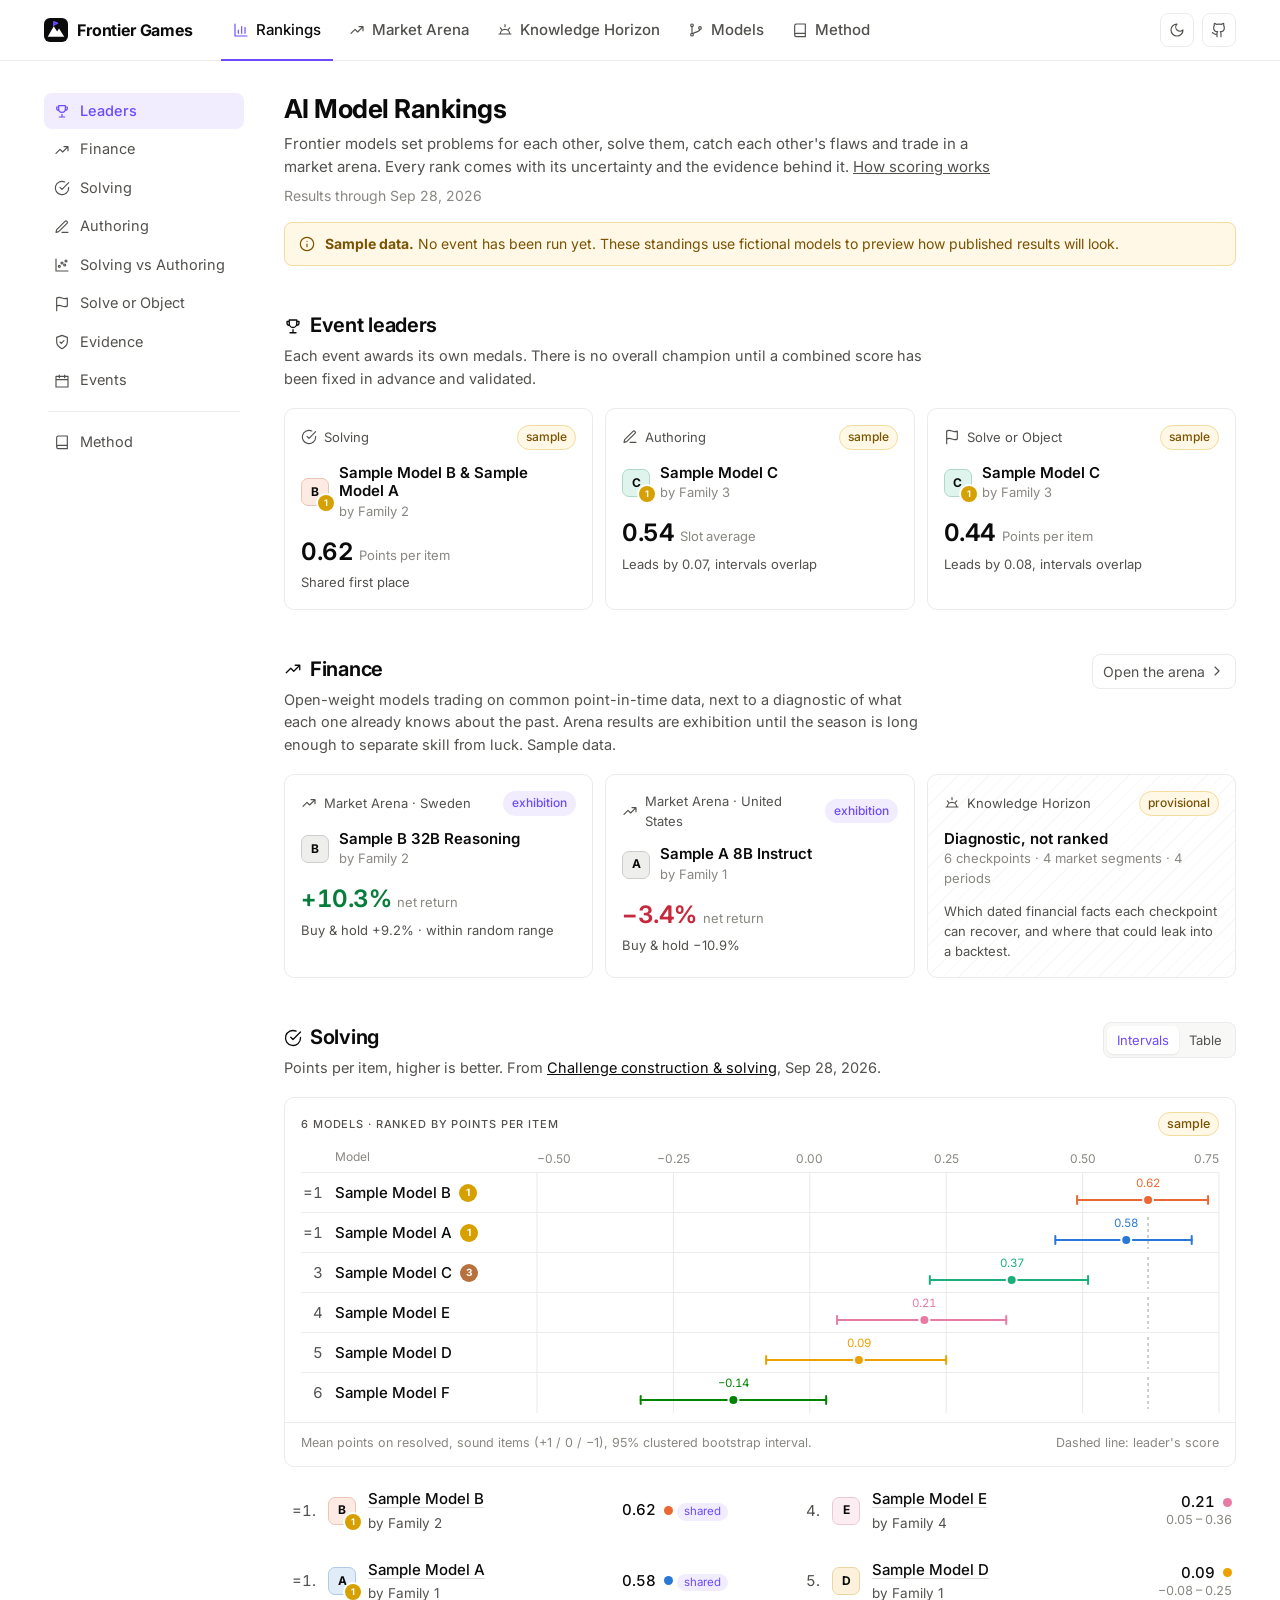
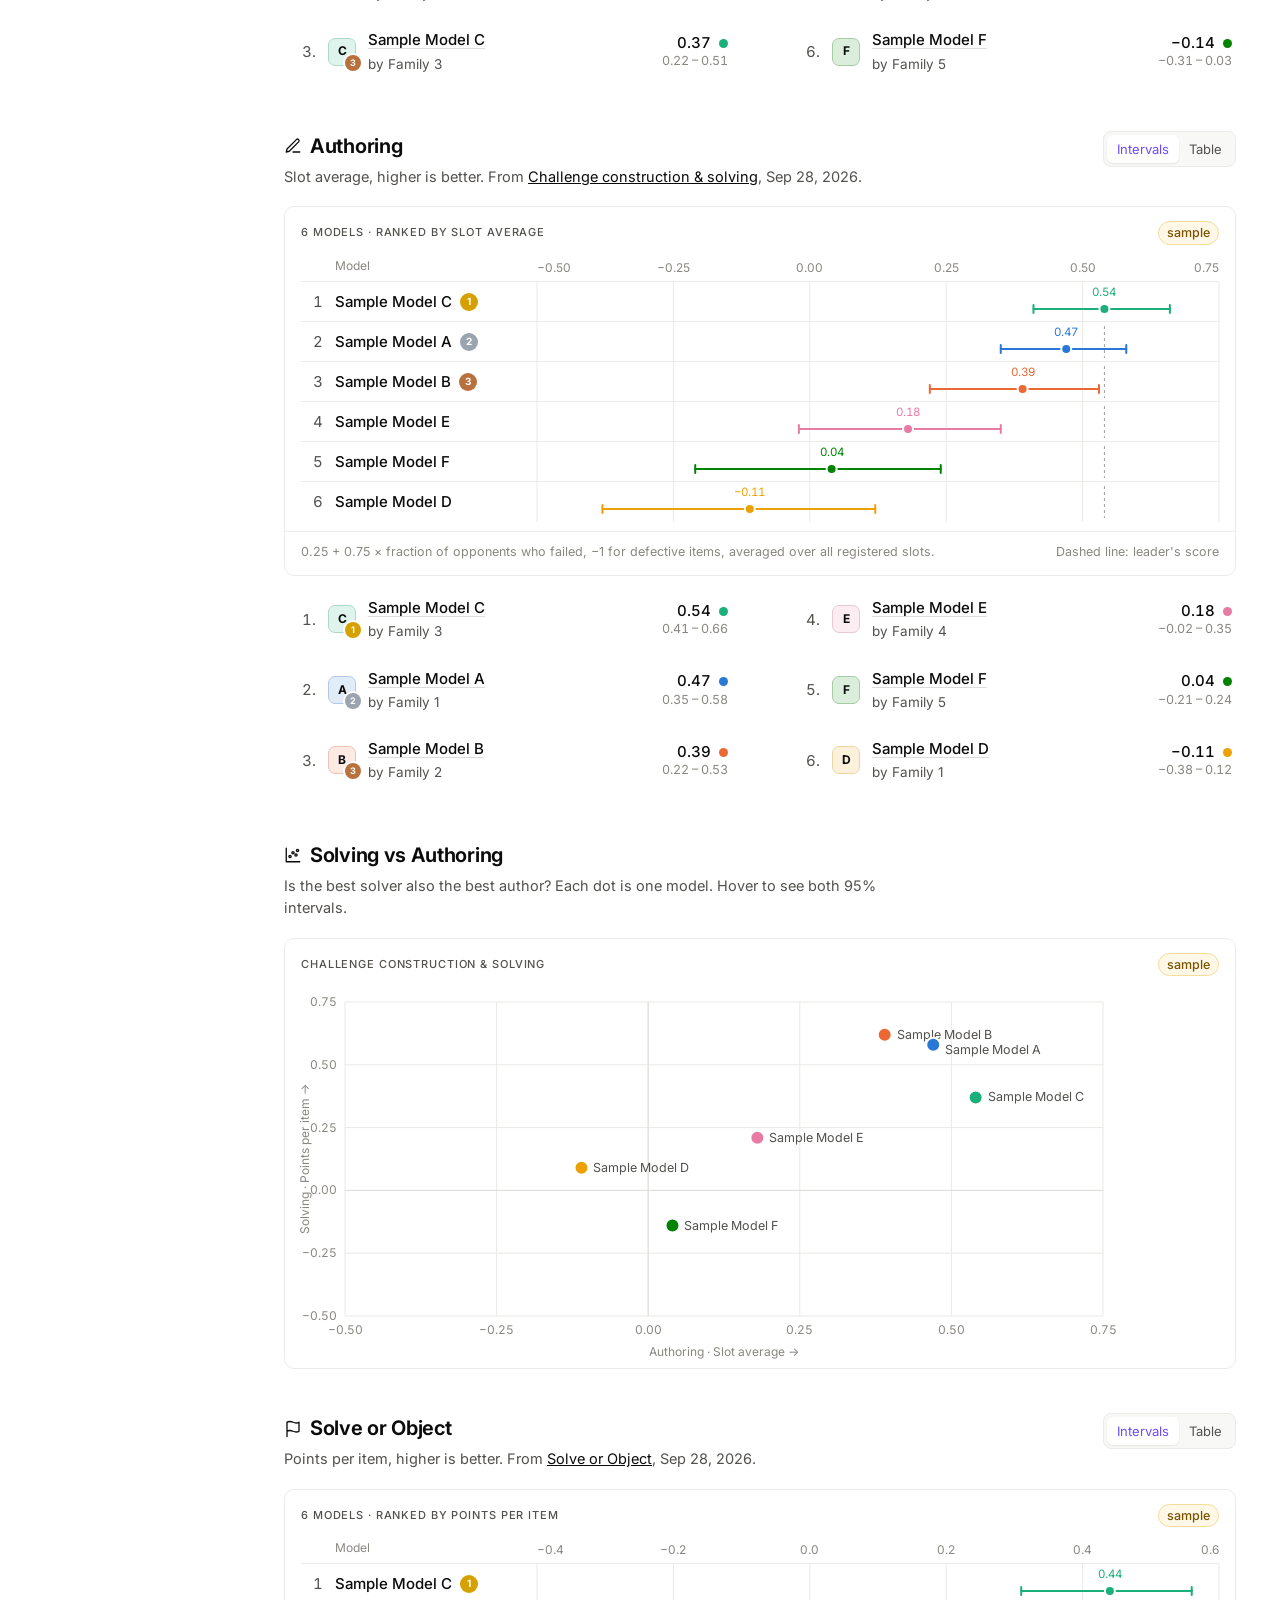
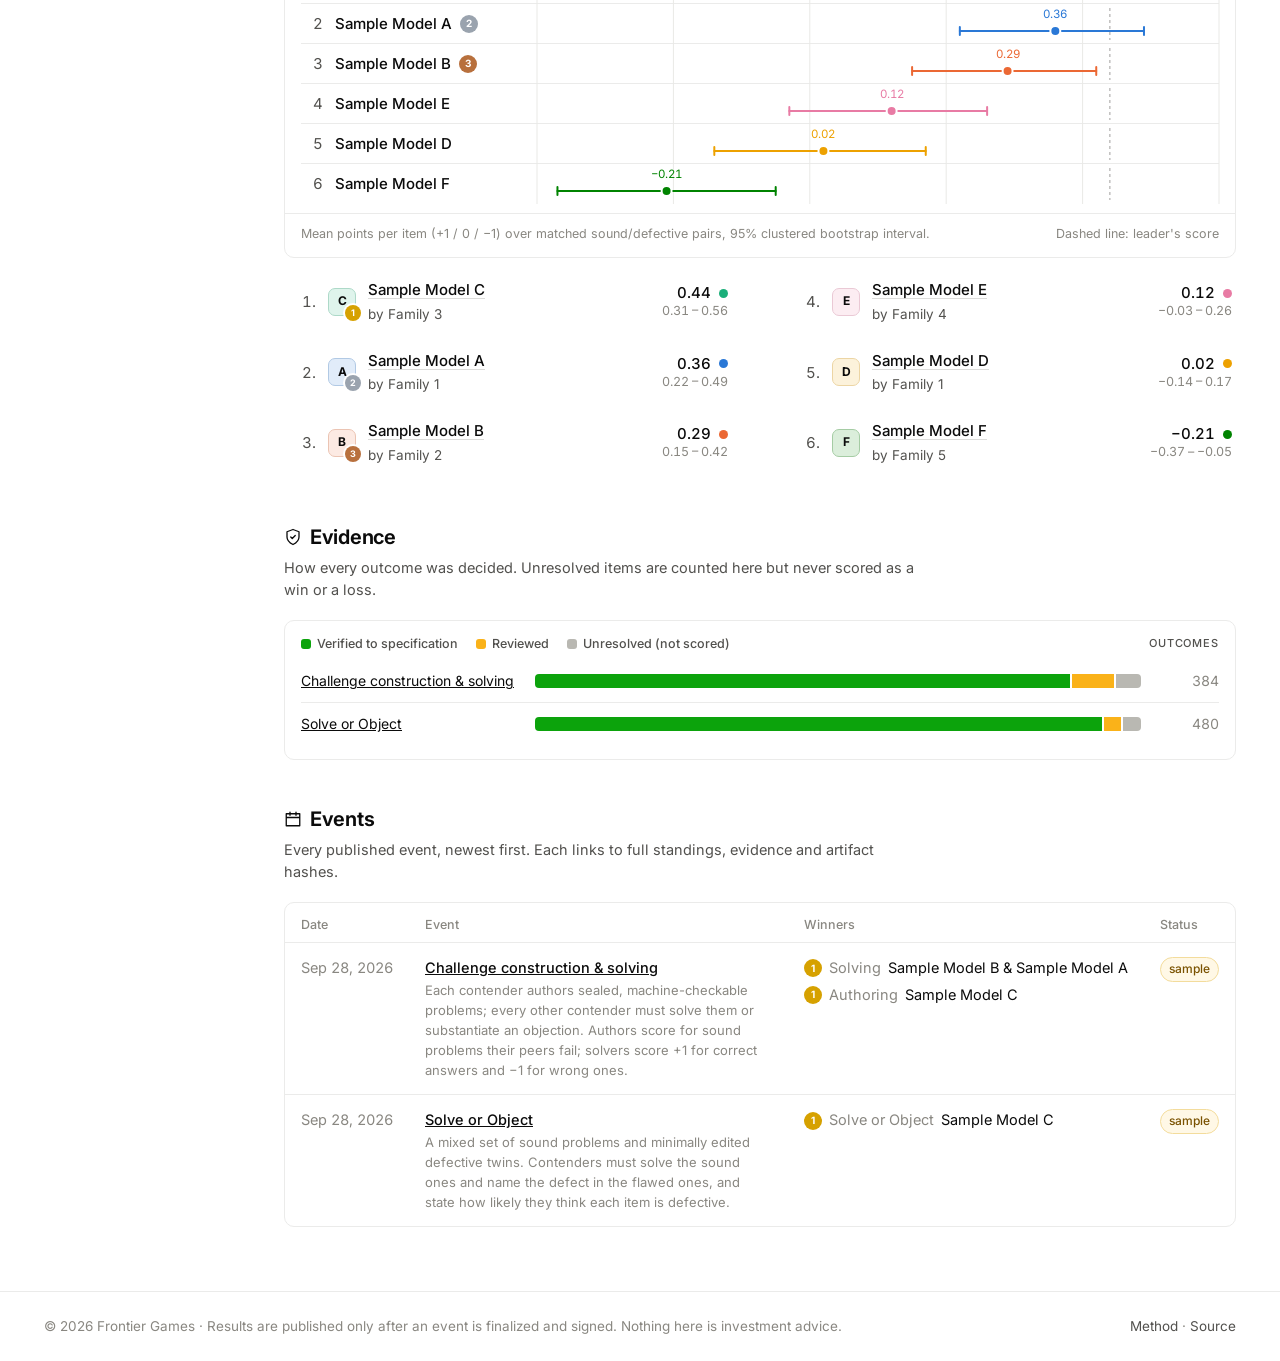
==== commit 542b7bb1: "Remove classic games from the site fg-bench parked chess, Go and other classic games (D-021). Drop t" ====
--- a/index.html
+++ b/index.html
@@ -4,9 +4,9 @@
 <meta charset="utf-8">
 <meta name="viewport" content="width=device-width, initial-scale=1">
 <title>Frontier Games · AI model rankings</title>
-<meta name="description" content="Open rankings from a recurring league where frontier AI models set problems for each other, solve them, catch each other's flaws and play games.">
+<meta name="description" content="Open rankings from a recurring league where frontier AI models set problems for each other, solve them, catch each other's flaws and trade in an open-weight market arena.">
 <meta property="og:title" content="Frontier Games · AI model rankings">
-<meta property="og:description" content="Open rankings from a recurring league where frontier AI models set problems for each other, solve them, catch each other's flaws and play games.">
+<meta property="og:description" content="Open rankings from a recurring league where frontier AI models set problems for each other, solve them, catch each other's flaws and trade in an open-weight market arena.">
 <meta property="og:url" content="https://frontiergames.org/">
 <link rel="icon" href="data:image/svg+xml,<svg xmlns='http://www.w3.org/2000/svg' viewBox='0 0 32 32'><rect width='32' height='32' rx='8' fill='%230b0b0b'/><path d='M5 25 L13 11 L17.5 18 L20 14 L27 25 Z' fill='%23fff'/><path d='M13 11 V5 L18 7 L13 9' fill='none' stroke='%239b85ff' stroke-width='2' stroke-linejoin='round'/></svg>">
 <link rel="preconnect" href="https://fonts.googleapis.com">
@@ -17,7 +17,7 @@
 <body data-page="home">
 <header class="top"><div class="top-in">
   <a class="brand" href="./"><svg viewBox="0 0 32 32" aria-hidden="true"><rect width="32" height="32" rx="8" fill="var(--text)"/><path d="M5 25 L13 11 L17.5 18 L20 14 L27 25 Z" fill="var(--bg)"/><path d="M13 11 V5 L18 7 L13 9" fill="none" stroke="var(--accent)" stroke-width="2" stroke-linejoin="round"/></svg><span>Frontier Games</span></a>
-  <nav class="tabs"><a href="./" data-icon="chart" aria-current="page">Rankings</a><a href="./#events" data-icon="calendar">Events</a><a href="method.html" data-icon="book">Method</a></nav>
+  <nav class="tabs"><a href="./" data-icon="chart" aria-current="page"><span class="long">Rankings</span><span class="short">Rankings</span></a><a href="arena.html" data-icon="trend"><span class="long">Market Arena</span><span class="short">Arena</span></a><a href="knowledge.html" data-icon="horizon"><span class="long">Knowledge Horizon</span><span class="short">Knowledge</span></a><a href="models.html" data-icon="tree"><span class="long">Models</span><span class="short">Models</span></a><a href="method.html" data-icon="book"><span class="long">Method</span><span class="short">Method</span></a></nav>
   <div class="top-right">
     <button class="icon-btn" id="theme" data-icon="moon" aria-label="Toggle dark mode"></button>
     <a class="icon-btn" href="https://github.com/frontiergames" data-icon="github" aria-label="GitHub"></a>
@@ -28,9 +28,10 @@
 <main id="main"><div class="card empty">Loading…</div></main>
 </div>
 <footer><div class="in">
-  <span>© 2026 Frontier Games · Results are published only after an event is finalized and signed.</span>
+  <span>© 2026 Frontier Games · Results are published only after an event is finalized and signed. Nothing here is investment advice.</span>
   <span><a href="method.html">Method</a> · <a href="https://github.com/frontiergames/fg-site">Source</a></span>
 </div></footer>
+<script src="assets/finance.js"></script>
 <script src="assets/site.js"></script>
 </body>
 </html>
--- a/assets/site.css
+++ b/assets/site.css
@@ -24,6 +24,7 @@
   --div-mid: #f0efec;
   --s1: #2a78d6; --s2: #eb6834; --s3: #1baf7a; --s4: #eda100;
   --s5: #e87ba4; --s6: #008300; --s7: #4a3aa7; --s8: #e34948;
+  --seq-lo: #eef4fc; --seq-hi: #184f95;
   --ev-verified: #0ca30c; --ev-reviewed: #fab219; --ev-unresolved: #b9b8b2;
   --sans: "Inter", system-ui, -apple-system, "Segoe UI", sans-serif;
   --mono: "JetBrains Mono", ui-monospace, SFMono-Regular, Menlo, monospace;
@@ -42,6 +43,7 @@
     --s1: #3987e5; --s2: #d95926; --s3: #199e70; --s4: #c98500;
     --s5: #d55181; --s6: #008300; --s7: #9085e9; --s8: #e66767;
     --ev-unresolved: #5f5e59;
+    --seq-lo: #1b2230; --seq-hi: #5598e7;
   }
 }
 :root[data-theme="dark"] {
@@ -57,6 +59,7 @@
   --s1: #3987e5; --s2: #d95926; --s3: #199e70; --s4: #c98500;
   --s5: #d55181; --s6: #008300; --s7: #9085e9; --s8: #e66767;
   --ev-unresolved: #5f5e59;
+  --seq-lo: #1b2230; --seq-hi: #5598e7;
 }
 
 * { box-sizing: border-box; }
@@ -183,20 +186,6 @@
 .stats td:nth-child(2) { font-weight: 500; }
 .stats tbody tr:hover { background: var(--panel-2); }
 
-/* Head-to-head matrix */
-.h2h { padding: 14px 16px 16px; overflow-x: auto; }
-.h2h table { border-collapse: separate; border-spacing: 3px; margin: 0 auto; }
-.h2h th { font-size: 12px; font-weight: 500; color: var(--text-2); padding: 4px 8px; white-space: nowrap; }
-.h2h thead th { writing-mode: vertical-rl; transform: rotate(180deg); text-align: left; height: 112px; vertical-align: bottom; padding: 0 0 6px; }
-.h2h tbody th { text-align: right; }
-.h2h .short { display: none; }
-.h2h td { width: 62px; height: 44px; text-align: center; border-radius: 6px; font-size: 13.5px; font-weight: 500; font-variant-numeric: tabular-nums; cursor: default; transition: outline-color .1s; outline: 2px solid transparent; outline-offset: 1px; }
-.h2h td.self { background: repeating-linear-gradient(135deg, var(--panel-2) 0 5px, var(--line) 5px 6px); }
-.h2h td:not(.self):hover, .h2h td.x { outline-color: var(--text); }
-.h2h tr.hl th, .h2h th.hl { color: var(--text); font-weight: 650; }
-.legend-ramp { display: flex; align-items: center; gap: 8px; }
-.legend-ramp i { display: block; width: 120px; height: 8px; border-radius: 4px; background: linear-gradient(90deg, var(--div-neg), var(--div-mid), var(--div-pos)); }
-
 /* Scatter */
 .scatter { padding: 8px 12px 4px; }
 .scatter svg { display: block; width: 100%; overflow: visible; }
@@ -252,6 +241,105 @@
 .empty { padding: 40px 16px; text-align: center; color: var(--muted); }
 :focus-visible { outline: 2px solid var(--accent); outline-offset: 2px; }
 
+/* Finance: shared */
+.up { color: var(--up); }
+.down { color: var(--down); }
+.btn-link { display: inline-flex; align-items: center; gap: 4px; font-size: 14px; color: var(--text-2); text-decoration: none; padding: 6px 10px; border: 1px solid var(--line); border-radius: 8px; }
+.btn-link svg { transform: rotate(-90deg); }
+.btn-link:hover { color: var(--text); background: var(--panel-2); }
+.lead-card.diag { background: repeating-linear-gradient(135deg, var(--panel) 0 10px, var(--panel-2) 10px 11px); }
+.notice.neutral { background: var(--panel-2); border-color: var(--line); color: var(--text-2); }
+.notice a { color: inherit; }
+.notice.replay-note { margin: 20px 0 0; }
+.cohort-bar { margin-top: 24px; }
+.seg button svg { width: 14px; height: 14px; vertical-align: -2px; margin-right: 5px; }
+.filters { display: flex; flex-wrap: wrap; gap: 12px 24px; margin-top: 24px; }
+.filters > div { display: flex; align-items: center; gap: 10px; }
+.flabel { font-size: 13px; color: var(--muted); }
+dl.rules { margin: 0; display: grid; grid-template-columns: repeat(auto-fit, minmax(260px, 1fr)); }
+dl.rules > div { padding: 12px 16px; border-top: 1px solid var(--line); }
+dl.rules dt { font-size: 12.5px; color: var(--muted); }
+dl.rules dd { margin: 2px 0 0; font-size: 14px; }
+.baseline-row td { color: var(--text-2); }
+.dash-swatch { display: inline-block; width: 14px; height: 0; border-top: 2px dashed var(--muted); flex: none; }
+.band-swatch { display: inline-block; width: 14px; height: 10px; border-radius: 2px; background: var(--band); flex: none; }
+
+/* Equity chart */
+.chips { display: flex; flex-wrap: wrap; gap: 6px; padding: 12px 16px 0; }
+.chip { display: inline-flex; align-items: center; gap: 7px; border: 1px solid var(--line); background: var(--panel); border-radius: 999px; padding: 3px 10px; font-size: 12.5px; color: var(--text-2); cursor: pointer; }
+.chip[aria-pressed="false"] { opacity: .45; text-decoration: line-through; }
+.chip:hover { border-color: var(--line-2); }
+.equity { padding: 12px 12px 4px; }
+.equity svg { display: block; width: 100%; overflow: visible; }
+.equity .g { stroke: var(--grid); }
+.equity .ax { stroke: var(--line-2); }
+.equity text { font-size: 12px; fill: var(--muted); font-family: var(--sans); font-variant-numeric: tabular-nums; }
+.equity text.end { font-size: 12.5px; }
+.equity .ln { fill: none; stroke: var(--c); stroke-width: 2; stroke-linejoin: round; stroke-linecap: round; }
+.equity .ln.base { stroke-width: 1.5; stroke-dasharray: 5 4; }
+.equity .band { fill: var(--band); }
+.equity .xh { stroke: var(--text-2); stroke-width: 1; opacity: .5; }
+.equity .hd circle { stroke: var(--panel); stroke-width: 2; }
+.equity .hit { fill: transparent; }
+:root { --band: rgba(137, 135, 129, 0.16); }
+.card.replay { border-style: dashed; border-color: var(--line-2); background: repeating-linear-gradient(135deg, var(--panel) 0 14px, var(--panel-2) 14px 15px); }
+
+/* Knowledge Horizon */
+.kh-legend { display: flex; flex-wrap: wrap; justify-content: space-between; gap: 10px 24px; padding: 12px 16px; margin-top: 16px; font-size: 13px; color: var(--text-2); }
+.legend-seq { display: flex; align-items: center; gap: 8px; }
+.legend-seq i { display: block; width: 110px; height: 8px; border-radius: 4px; background: linear-gradient(90deg, var(--seq-lo), var(--seq-hi)); }
+.kh-grid { display: grid; grid-template-columns: repeat(auto-fit, minmax(420px, 1fr)); gap: 14px; margin-top: 16px; }
+.kh-card { padding-bottom: 10px; }
+.kh-h { display: flex; justify-content: space-between; gap: 12px; padding: 14px 16px 8px; font-size: 13px; }
+.kh-h b { display: flex; align-items: center; gap: 8px; font-size: 15px; margin-bottom: 2px; }
+.kh-h .dot { background: var(--c); }
+.kh-h > div > span { color: var(--text-2); }
+.kh-h a { color: var(--text-2); text-decoration: none; white-space: nowrap; }
+.kh-h a:hover { color: var(--text); }
+table.kh { border-collapse: separate; border-spacing: 3px; width: 100%; padding: 0 12px; }
+.kh th { font-size: 12px; font-weight: 500; color: var(--text-2); white-space: nowrap; padding: 2px 6px; }
+.kh thead th { text-align: center; }
+.kh thead th.after { color: var(--muted); font-style: italic; }
+.kh tbody th { text-align: right; }
+.kh-cell { position: relative; height: 40px; min-width: 64px; border-radius: 6px; text-align: center; font-size: 13px; font-weight: 500; font-variant-numeric: tabular-nums; cursor: default; outline: 2px solid transparent; outline-offset: 1px; }
+.kh-cell:hover { outline-color: var(--text); }
+.kh-cell .kh-mark { position: absolute; top: 3px; right: 5px; font-size: 11px; line-height: 1; }
+.kh-cell.after { box-shadow: inset 0 0 0 1.5px var(--panel), inset 0 0 0 2.5px var(--muted); }
+.kh-cell.INSUFFICIENT_COVERAGE, .kh-cell.UNRESOLVED { background: repeating-linear-gradient(135deg, var(--panel-2) 0 5px, var(--line) 5px 6px); color: var(--muted); font-weight: 400; font-size: 12px; }
+.kh-mark { font-weight: 700; }
+.legend .kh-mark { display: inline-grid; place-items: center; width: 16px; }
+.after-swatch { display: inline-block; width: 14px; height: 12px; border-radius: 3px; border: 1.5px solid var(--muted); margin-right: 2px; vertical-align: -2px; }
+.tip-label { display: flex; gap: 6px; margin-top: 8px; padding-top: 8px; border-top: 1px solid var(--line); color: var(--text-2); }
+.tip-note { margin-top: 6px; font-size: 12px; color: var(--muted); }
+.kh-chip { display: inline-block; font-size: 12px; padding: 1px 7px; border-radius: 999px; border: 1px solid var(--line); color: var(--text-2); margin: 1px 0; }
+.kh-chip.DETECTED_EXPOSURE { border-color: var(--seq-hi); color: var(--seq-hi); }
+.prose-card { padding: 4px 18px; font-size: 14.5px; color: var(--text-2); max-width: 780px; }
+.prose-card .quote { border-left: 3px solid var(--line-2); padding-left: 12px; font-style: italic; }
+
+/* Lineage */
+.lin-tree { padding: 6px 0; }
+details.lin { border-top: 1px solid var(--line); }
+details.lin:first-child { border-top: 0; }
+details.lin summary { list-style: none; display: grid; grid-template-columns: auto 28px minmax(0, 1fr) auto 16px; align-items: center; gap: 12px; padding: 12px 16px 12px calc(16px + var(--d) * 36px); cursor: pointer; }
+details.lin summary::-webkit-details-marker { display: none; }
+details.lin summary:hover { background: var(--panel-2); }
+details.lin summary > svg:last-child { color: var(--muted); transition: transform .15s; }
+details.lin[open] summary > svg:last-child { transform: rotate(180deg); }
+.lin-rel { display: inline-flex; align-items: center; gap: 4px; font-size: 12px; color: var(--muted); white-space: nowrap; }
+details.lin summary:not(:has(.lin-rel)) { grid-template-columns: 28px minmax(0, 1fr) auto 16px; }
+.lin-name { min-width: 0; }
+.lin-name b { display: block; font-weight: 600; }
+.lin-name span { font-size: 13px; color: var(--text-2); }
+.lin-tags { display: flex; flex-wrap: wrap; gap: 6px; justify-content: flex-end; }
+.pill.link { text-decoration: none; color: var(--accent); background: var(--accent-soft); border-color: transparent; }
+.pill.div-financially_adapted { color: var(--warn-ink); background: var(--warn-bg); border-color: var(--warn-line); }
+details.lin dl.rules { padding: 0 0 8px calc(var(--d) * 36px + 56px); }
+details.lin dl.rules > div { border-top: 0; padding: 6px 16px; }
+.pill.exhibition, .pill.exploratory { background: var(--accent-soft); color: var(--accent); border-color: transparent; }
+
+/* Tabs: long/short labels */
+.tabs .short { display: none; }
+
 /* Prose (method) */
 .prose { max-width: 720px; }
 .prose h2 { font-size: 20px; letter-spacing: -0.015em; margin: 36px 0 8px; }
@@ -276,6 +364,18 @@
   .rank-list { grid-template-columns: 1fr; }
 }
 @media (max-width: 600px) {
+  .tabs { overflow-x: auto; scrollbar-width: none; }
+  .tabs .long { display: none; }
+  .tabs .short { display: inline; }
+  .kh-grid { grid-template-columns: minmax(0, 1fr); }
+  .kh-card { min-width: 0; }
+  table.kh { padding: 0 6px; border-spacing: 2px; }
+  .kh-cell { min-width: 0; height: 36px; font-size: 12px; }
+  .kh tbody th { white-space: normal; font-size: 11.5px; line-height: 1.2; padding: 2px 4px; }
+  .kh-h { flex-direction: column; gap: 4px; }
+  details.lin summary { grid-template-columns: 28px minmax(0, 1fr) 16px; padding-left: calc(12px + var(--d) * 14px); }
+  details.lin summary .lin-rel, details.lin summary .lin-tags { display: none; }
+  details.lin dl.rules { padding-left: 0; }
   .top-in { padding: 0 16px; gap: 12px; }
   .brand span { display: none; }
   .tabs a { padding: 0 8px; }
@@ -285,13 +385,9 @@
   .ivl-row { grid-template-columns: 16px minmax(0, 1fr) 48%; gap: 8px; }
   .ivl-row .nm .medal { display: none; }
   .ivl-row.head .ticks span:nth-child(even) { display: none; }
-  .h2h .full { display: none; }
-  .h2h .short { display: inline; }
-  .h2h thead th { writing-mode: horizontal-tb; transform: none; height: auto; text-align: center; padding: 0 0 4px; }
   .ivl svg text { display: none; }
   .ev-row { grid-template-columns: 1fr 48px; }
   .ev-row .ev-bar { grid-column: 1 / -1; grid-row: 2; }
-  .h2h td { width: 44px; height: 36px; font-size: 12px; }
   .events .opt { display: none; }
 }
 @media (prefers-reduced-motion: reduce) { html { scroll-behavior: auto; } * { transition: none !important; } }
